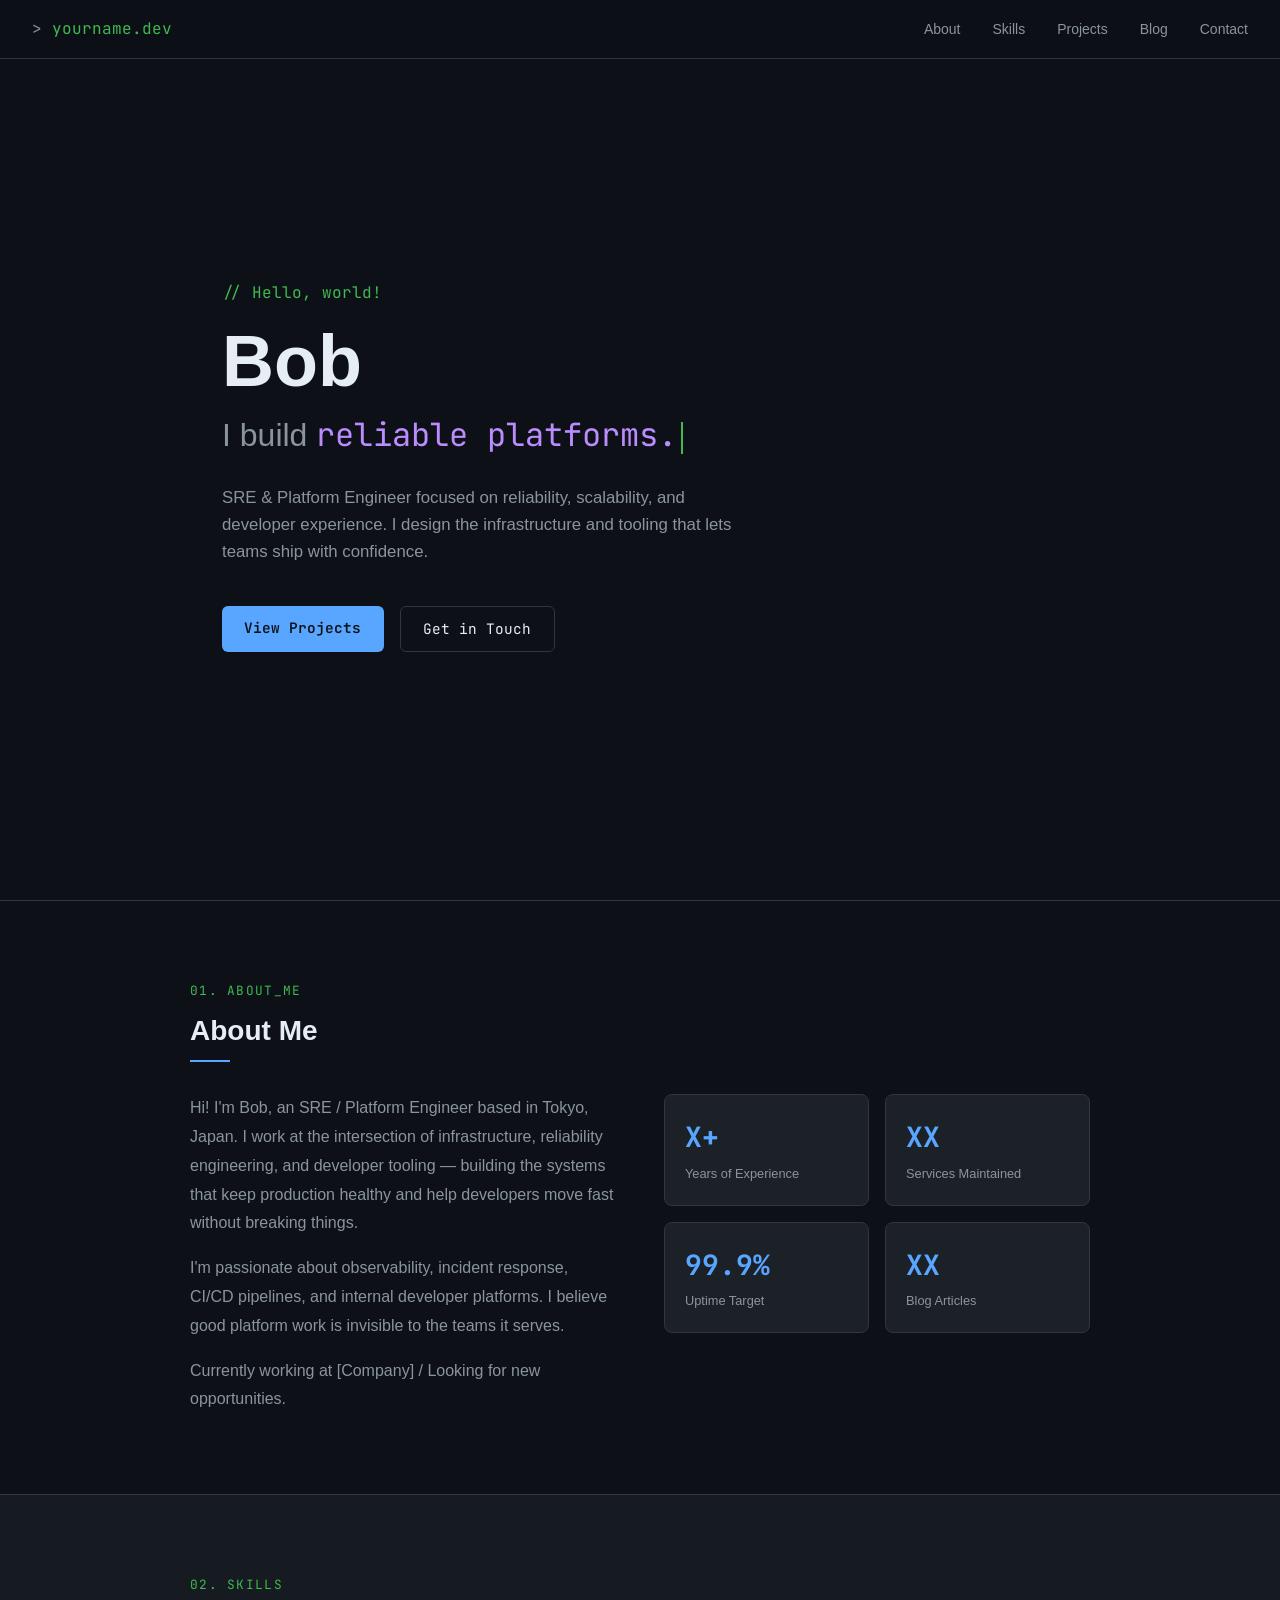
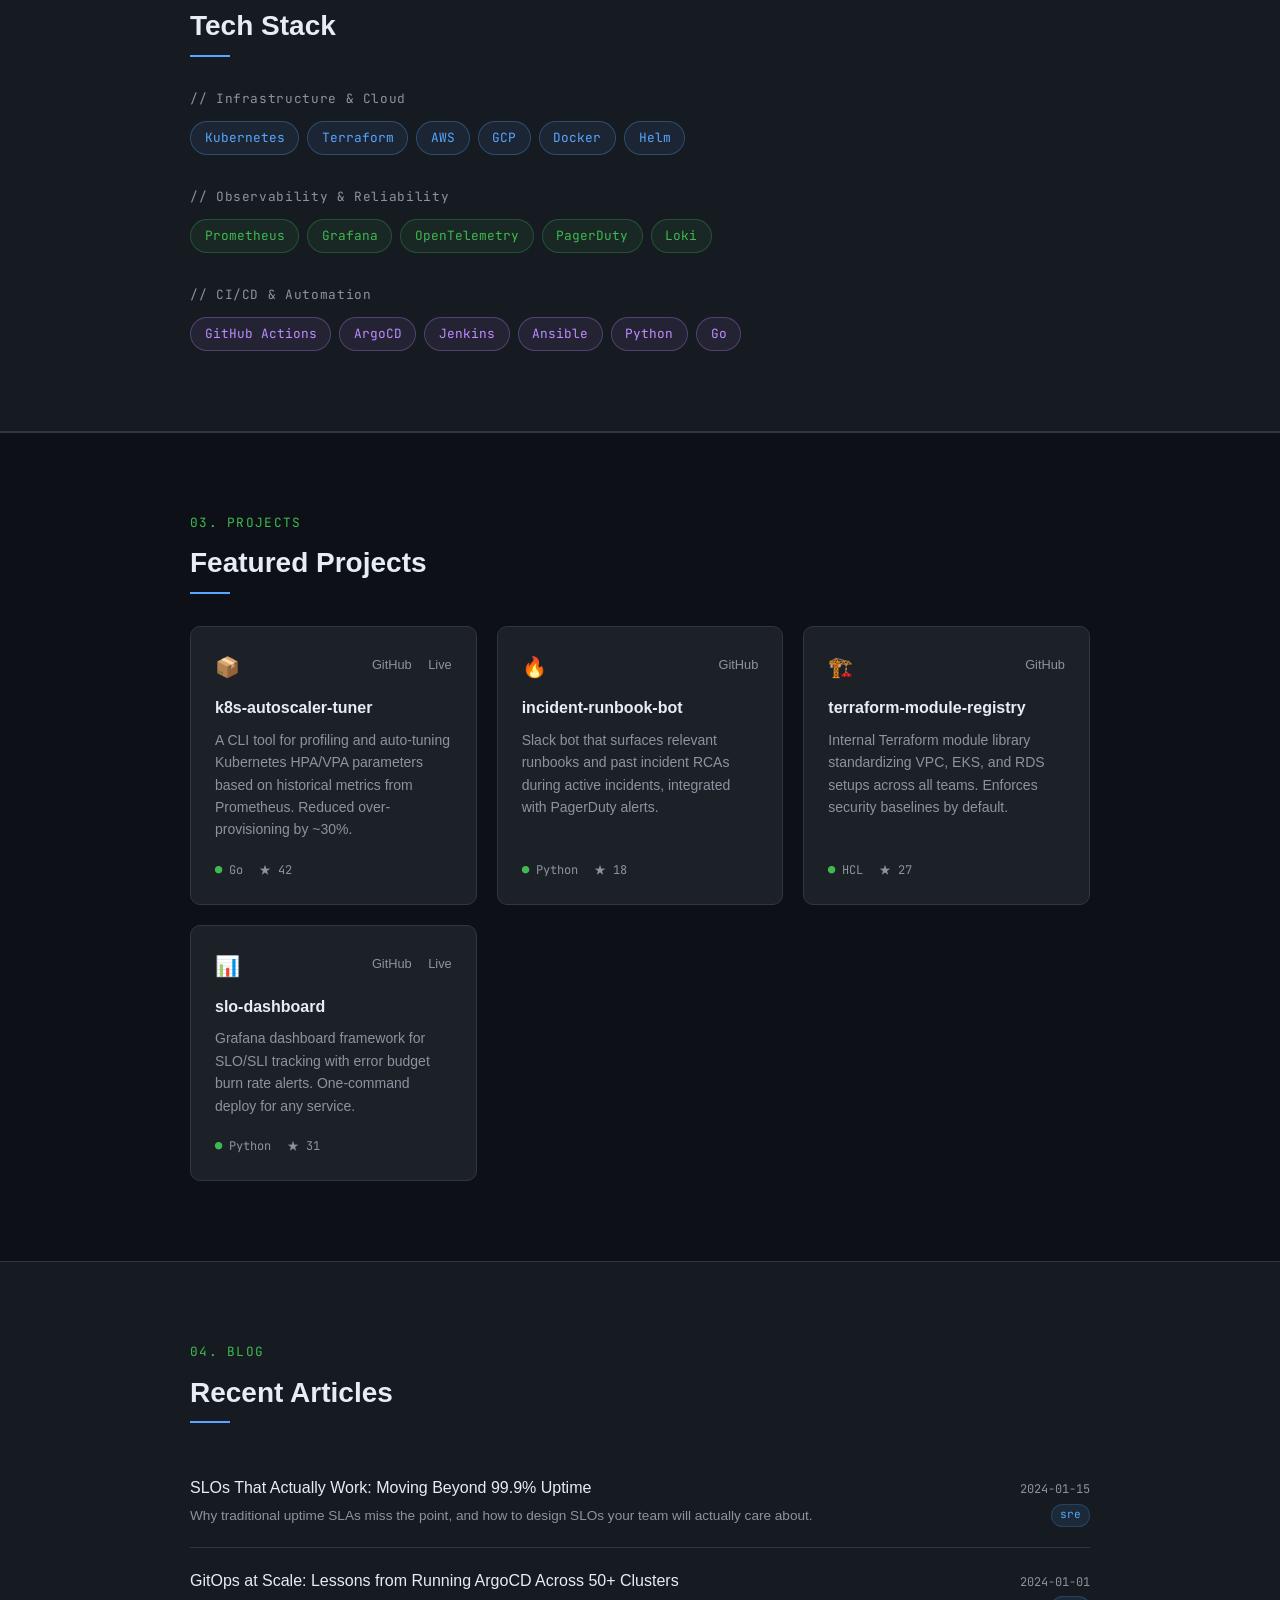
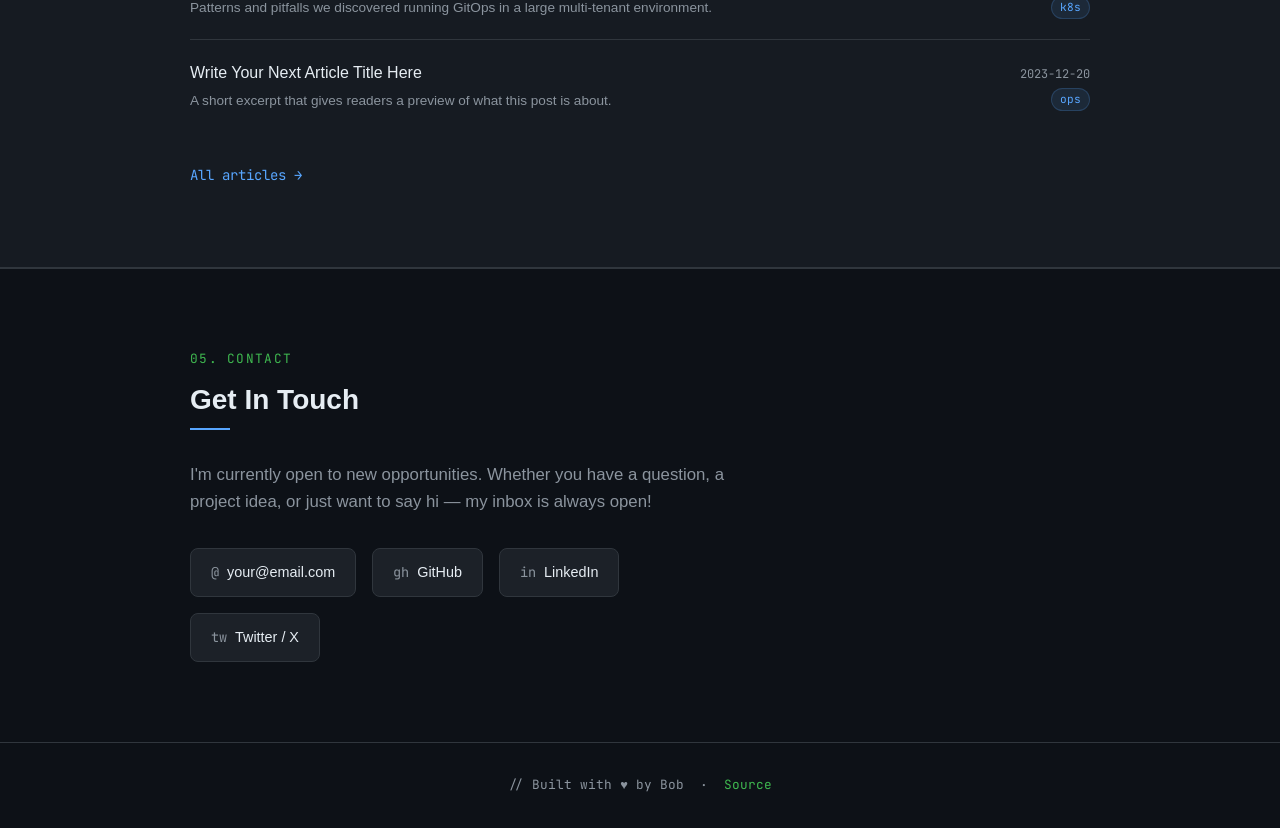
==== index.html @ 6f4659ac "Update site content for SRE/Platform role, Bob, Tokyo" ====
<!DOCTYPE html>
<html lang="zh-CN">
<head>
  <meta charset="UTF-8">
  <meta name="viewport" content="width=device-width, initial-scale=1.0">
  <title>Bob — SRE / Platform Engineer</title>
  <meta name="description" content="Personal website of Bob, SRE and Platform Engineer.">
  <link rel="stylesheet" href="style.css">
  <link rel="preconnect" href="https://fonts.googleapis.com">
  <link href="https://fonts.googleapis.com/css2?family=JetBrains+Mono:wght@400;600&display=swap" rel="stylesheet">
</head>
<body>

  <!-- ── Nav ── -->
  <nav>
    <a href="#hero" class="nav-logo">yourname.dev</a>
    <ul class="nav-links">
      <li><a href="#about">About</a></li>
      <li><a href="#skills">Skills</a></li>
      <li><a href="#projects">Projects</a></li>
      <li><a href="#blog">Blog</a></li>
      <li><a href="#contact">Contact</a></li>
    </ul>
  </nav>

  <!-- ── Hero ── -->
  <section id="hero">
    <div class="hero-content">
      <p class="hero-greeting">// Hello, world!</p>
      <h1 class="hero-name">Bob</h1>
      <p class="hero-tagline">I build <span id="typed-text">reliable platforms.</span><span class="cursor"></span></p>
      <p class="hero-bio">
        SRE &amp; Platform Engineer focused on reliability, scalability, and developer experience.
        I design the infrastructure and tooling that lets teams ship with confidence.
      </p>
      <div class="hero-cta">
        <a href="#projects" class="btn btn-primary">View Projects</a>
        <a href="#contact" class="btn btn-outline">Get in Touch</a>
      </div>
    </div>
  </section>

  <!-- ── About ── -->
  <section id="about">
    <div class="container">
      <p class="section-label">01. about_me</p>
      <h2 class="section-title">About Me</h2>
      <div class="about-grid">
        <div class="about-text">
          <p>
            Hi! I'm Bob, an SRE / Platform Engineer based in Tokyo, Japan.
            I work at the intersection of infrastructure, reliability engineering,
            and developer tooling — building the systems that keep production healthy
            and help developers move fast without breaking things.
          </p>
          <p>
            I'm passionate about observability, incident response, CI/CD pipelines,
            and internal developer platforms. I believe good platform work is invisible
            to the teams it serves.
          </p>
          <p>
            Currently working at [Company] / Looking for new opportunities.
          </p>
        </div>
        <div class="about-stats">
          <div class="stat-card">
            <div class="stat-value">X+</div>
            <div class="stat-label">Years of Experience</div>
          </div>
          <div class="stat-card">
            <div class="stat-value">XX</div>
            <div class="stat-label">Services Maintained</div>
          </div>
          <div class="stat-card">
            <div class="stat-value">99.9%</div>
            <div class="stat-label">Uptime Target</div>
          </div>
          <div class="stat-card">
            <div class="stat-value">XX</div>
            <div class="stat-label">Blog Articles</div>
          </div>
        </div>
      </div>
    </div>
  </section>

  <!-- ── Skills ── -->
  <section id="skills">
    <div class="container">
      <p class="section-label">02. skills</p>
      <h2 class="section-title">Tech Stack</h2>
      <div class="skills-groups">
        <div>
          <p class="skill-group-name">// Infrastructure &amp; Cloud</p>
          <div class="skill-tags">
            <span class="tag tag-blue">Kubernetes</span>
            <span class="tag tag-blue">Terraform</span>
            <span class="tag tag-blue">AWS</span>
            <span class="tag tag-blue">GCP</span>
            <span class="tag tag-blue">Docker</span>
            <span class="tag tag-blue">Helm</span>
          </div>
        </div>
        <div>
          <p class="skill-group-name">// Observability &amp; Reliability</p>
          <div class="skill-tags">
            <span class="tag tag-green">Prometheus</span>
            <span class="tag tag-green">Grafana</span>
            <span class="tag tag-green">OpenTelemetry</span>
            <span class="tag tag-green">PagerDuty</span>
            <span class="tag tag-green">Loki</span>
          </div>
        </div>
        <div>
          <p class="skill-group-name">// CI/CD &amp; Automation</p>
          <div class="skill-tags">
            <span class="tag tag-purple">GitHub Actions</span>
            <span class="tag tag-purple">ArgoCD</span>
            <span class="tag tag-purple">Jenkins</span>
            <span class="tag tag-purple">Ansible</span>
            <span class="tag tag-purple">Python</span>
            <span class="tag tag-purple">Go</span>
          </div>
        </div>
      </div>
    </div>
  </section>

  <!-- ── Projects ── -->
  <section id="projects">
    <div class="container">
      <p class="section-label">03. projects</p>
      <h2 class="section-title">Featured Projects</h2>
      <div class="projects-grid">

        <div class="project-card">
          <div class="project-header">
            <span class="project-icon">📦</span>
            <div class="project-links">
              <a href="#" title="GitHub">GitHub</a>
              <a href="#" title="Live Demo">Live</a>
            </div>
          </div>
          <h3 class="project-name">k8s-autoscaler-tuner</h3>
          <p class="project-desc">
            A CLI tool for profiling and auto-tuning Kubernetes HPA/VPA parameters
            based on historical metrics from Prometheus. Reduced over-provisioning by ~30%.
          </p>
          <div class="project-meta">
            <span class="project-lang">Go</span>
            <span>★ 42</span>
          </div>
        </div>

        <div class="project-card">
          <div class="project-header">
            <span class="project-icon">🔥</span>
            <div class="project-links">
              <a href="#" title="GitHub">GitHub</a>
            </div>
          </div>
          <h3 class="project-name">incident-runbook-bot</h3>
          <p class="project-desc">
            Slack bot that surfaces relevant runbooks and past incident RCAs during
            active incidents, integrated with PagerDuty alerts.
          </p>
          <div class="project-meta">
            <span class="project-lang">Python</span>
            <span>★ 18</span>
          </div>
        </div>

        <div class="project-card">
          <div class="project-header">
            <span class="project-icon">🏗️</span>
            <div class="project-links">
              <a href="#" title="GitHub">GitHub</a>
            </div>
          </div>
          <h3 class="project-name">terraform-module-registry</h3>
          <p class="project-desc">
            Internal Terraform module library standardizing VPC, EKS, and RDS
            setups across all teams. Enforces security baselines by default.
          </p>
          <div class="project-meta">
            <span class="project-lang">HCL</span>
            <span>★ 27</span>
          </div>
        </div>

        <div class="project-card">
          <div class="project-header">
            <span class="project-icon">📊</span>
            <div class="project-links">
              <a href="#" title="GitHub">GitHub</a>
              <a href="#" title="Live Demo">Live</a>
            </div>
          </div>
          <h3 class="project-name">slo-dashboard</h3>
          <p class="project-desc">
            Grafana dashboard framework for SLO/SLI tracking with error budget
            burn rate alerts. One-command deploy for any service.
          </p>
          <div class="project-meta">
            <span class="project-lang">Python</span>
            <span>★ 31</span>
          </div>
        </div>

      </div>
    </div>
  </section>

  <!-- ── Blog ── -->
  <section id="blog">
    <div class="container">
      <p class="section-label">04. blog</p>
      <h2 class="section-title">Recent Articles</h2>
      <div class="blog-list">

        <a href="blog/post-template.html" class="blog-item">
          <div class="blog-info">
            <p class="blog-title">SLOs That Actually Work: Moving Beyond 99.9% Uptime</p>
            <p class="blog-excerpt">Why traditional uptime SLAs miss the point, and how to design SLOs your team will actually care about.</p>
          </div>
          <div class="blog-meta">
            <span class="blog-date">2024-01-15</span>
            <span class="blog-tag">sre</span>
          </div>
        </a>

        <a href="blog/post-template.html" class="blog-item">
          <div class="blog-info">
            <p class="blog-title">GitOps at Scale: Lessons from Running ArgoCD Across 50+ Clusters</p>
            <p class="blog-excerpt">Patterns and pitfalls we discovered running GitOps in a large multi-tenant environment.</p>
          </div>
          <div class="blog-meta">
            <span class="blog-date">2024-01-01</span>
            <span class="blog-tag">k8s</span>
          </div>
        </a>

        <a href="blog/post-template.html" class="blog-item">
          <div class="blog-info">
            <p class="blog-title">Write Your Next Article Title Here</p>
            <p class="blog-excerpt">A short excerpt that gives readers a preview of what this post is about.</p>
          </div>
          <div class="blog-meta">
            <span class="blog-date">2023-12-20</span>
            <span class="blog-tag">ops</span>
          </div>
        </a>

      </div>
      <a href="blog/" class="view-all">All articles</a>
    </div>
  </section>

  <!-- ── Contact ── -->
  <section id="contact">
    <div class="container">
      <p class="section-label">05. contact</p>
      <h2 class="section-title">Get In Touch</h2>
      <div class="contact-inner">
        <p class="contact-desc">
          I'm currently open to new opportunities. Whether you have a question,
          a project idea, or just want to say hi — my inbox is always open!
        </p>
        <div class="contact-links">
          <a href="mailto:your@email.com" class="contact-link">
            <span class="contact-link-icon">@</span>
            your@email.com
          </a>
          <a href="https://github.com/yourusername" target="_blank" class="contact-link">
            <span class="contact-link-icon">gh</span>
            GitHub
          </a>
          <a href="https://linkedin.com/in/yourusername" target="_blank" class="contact-link">
            <span class="contact-link-icon">in</span>
            LinkedIn
          </a>
          <a href="https://twitter.com/yourusername" target="_blank" class="contact-link">
            <span class="contact-link-icon">tw</span>
            Twitter / X
          </a>
        </div>
      </div>
    </div>
  </section>

  <!-- ── Footer ── -->
  <footer>
    <p>// Built with ♥ by Bob &nbsp;·&nbsp; <a href="https://github.com/yourusername/personal-site" style="color:var(--accent-green); text-decoration:none;">Source</a></p>
  </footer>

  <script src="script.js"></script>
</body>
</html>
---- style.css ----
:root {
  --bg: #0d1117;
  --bg-secondary: #161b22;
  --bg-card: #1c2128;
  --border: #30363d;
  --text: #e6edf3;
  --text-muted: #8b949e;
  --accent: #58a6ff;
  --accent-green: #3fb950;
  --accent-purple: #bc8cff;
  --font-mono: 'JetBrains Mono', 'Fira Code', 'Cascadia Code', monospace;
  --font-sans: -apple-system, BlinkMacSystemFont, 'Segoe UI', sans-serif;
}

* {
  margin: 0;
  padding: 0;
  box-sizing: border-box;
}

html {
  scroll-behavior: smooth;
}

body {
  background: var(--bg);
  color: var(--text);
  font-family: var(--font-sans);
  line-height: 1.6;
}

/* ── Nav ── */
nav {
  position: fixed;
  top: 0;
  left: 0;
  right: 0;
  z-index: 100;
  padding: 1rem 2rem;
  display: flex;
  justify-content: space-between;
  align-items: center;
  background: rgba(13, 17, 23, 0.85);
  backdrop-filter: blur(8px);
  border-bottom: 1px solid var(--border);
}

.nav-logo {
  font-family: var(--font-mono);
  font-size: 1rem;
  color: var(--accent-green);
  text-decoration: none;
}

.nav-logo::before { content: '> '; color: var(--text-muted); }

.nav-links {
  display: flex;
  gap: 2rem;
  list-style: none;
}

.nav-links a {
  color: var(--text-muted);
  text-decoration: none;
  font-size: 0.875rem;
  transition: color 0.2s;
}

.nav-links a:hover { color: var(--accent); }

/* ── Hero ── */
#hero {
  min-height: 100vh;
  display: flex;
  align-items: center;
  padding: 6rem 2rem 4rem;
  max-width: 900px;
  margin: 0 auto;
}

.hero-content {
  width: 100%;
}

.hero-greeting {
  font-family: var(--font-mono);
  color: var(--accent-green);
  font-size: 1rem;
  margin-bottom: 1rem;
}

.hero-name {
  font-size: clamp(2.5rem, 6vw, 4.5rem);
  font-weight: 700;
  line-height: 1.1;
  margin-bottom: 0.5rem;
}

.hero-tagline {
  font-size: clamp(1.25rem, 3vw, 2rem);
  color: var(--text-muted);
  font-weight: 400;
  margin-bottom: 1.5rem;
}

.hero-tagline span {
  color: var(--accent-purple);
  font-family: var(--font-mono);
}

.hero-bio {
  max-width: 540px;
  color: var(--text-muted);
  margin-bottom: 2.5rem;
  font-size: 1.05rem;
}

.hero-cta {
  display: flex;
  gap: 1rem;
  flex-wrap: wrap;
}

.btn {
  padding: 0.65rem 1.4rem;
  border-radius: 6px;
  font-size: 0.9rem;
  text-decoration: none;
  transition: all 0.2s;
  font-family: var(--font-mono);
}

.btn-primary {
  background: var(--accent);
  color: #0d1117;
  font-weight: 600;
}

.btn-primary:hover { background: #79b8ff; }

.btn-outline {
  border: 1px solid var(--border);
  color: var(--text);
}

.btn-outline:hover { border-color: var(--accent); color: var(--accent); }

/* ── Section Commons ── */
section {
  padding: 5rem 2rem;
}

.container {
  max-width: 900px;
  margin: 0 auto;
}

.section-label {
  font-family: var(--font-mono);
  font-size: 0.8rem;
  color: var(--accent-green);
  letter-spacing: 0.1em;
  text-transform: uppercase;
  margin-bottom: 0.5rem;
}

.section-title {
  font-size: 1.75rem;
  font-weight: 700;
  margin-bottom: 2.5rem;
  position: relative;
  display: inline-block;
}

.section-title::after {
  content: '';
  position: absolute;
  bottom: -8px;
  left: 0;
  width: 40px;
  height: 2px;
  background: var(--accent);
}

/* ── About ── */
#about {
  border-top: 1px solid var(--border);
}

.about-grid {
  display: grid;
  grid-template-columns: 1fr 1fr;
  gap: 3rem;
  align-items: start;
}

.about-text p {
  color: var(--text-muted);
  margin-bottom: 1rem;
  line-height: 1.8;
}

.about-text p:last-child { margin-bottom: 0; }

.about-stats {
  display: grid;
  grid-template-columns: 1fr 1fr;
  gap: 1rem;
}

.stat-card {
  background: var(--bg-card);
  border: 1px solid var(--border);
  border-radius: 8px;
  padding: 1.25rem;
}

.stat-value {
  font-family: var(--font-mono);
  font-size: 1.75rem;
  font-weight: 700;
  color: var(--accent);
}

.stat-label {
  font-size: 0.8rem;
  color: var(--text-muted);
  margin-top: 0.25rem;
}

/* ── Skills ── */
#skills {
  background: var(--bg-secondary);
  border-top: 1px solid var(--border);
  border-bottom: 1px solid var(--border);
}

.skills-groups {
  display: flex;
  flex-direction: column;
  gap: 2rem;
}

.skill-group-name {
  font-family: var(--font-mono);
  font-size: 0.8rem;
  color: var(--text-muted);
  margin-bottom: 0.75rem;
  letter-spacing: 0.05em;
}

.skill-tags {
  display: flex;
  flex-wrap: wrap;
  gap: 0.5rem;
}

.tag {
  padding: 0.35rem 0.85rem;
  border-radius: 20px;
  font-family: var(--font-mono);
  font-size: 0.8rem;
  border: 1px solid;
}

.tag-blue   { color: var(--accent);        border-color: rgba(88,166,255,.3); background: rgba(88,166,255,.08); }
.tag-green  { color: var(--accent-green);  border-color: rgba(63,185,80,.3);  background: rgba(63,185,80,.08);  }
.tag-purple { color: var(--accent-purple); border-color: rgba(188,140,255,.3);background: rgba(188,140,255,.08);}

/* ── Projects ── */
#projects {
  border-top: 1px solid var(--border);
}

.projects-grid {
  display: grid;
  grid-template-columns: repeat(auto-fill, minmax(260px, 1fr));
  gap: 1.25rem;
}

.project-card {
  background: var(--bg-card);
  border: 1px solid var(--border);
  border-radius: 10px;
  padding: 1.5rem;
  display: flex;
  flex-direction: column;
  transition: border-color 0.2s, transform 0.2s;
}

.project-card:hover {
  border-color: var(--accent);
  transform: translateY(-2px);
}

.project-header {
  display: flex;
  justify-content: space-between;
  align-items: flex-start;
  margin-bottom: 0.75rem;
}

.project-icon {
  font-size: 1.25rem;
}

.project-links a {
  color: var(--text-muted);
  text-decoration: none;
  font-size: 0.8rem;
  margin-left: 0.75rem;
  transition: color 0.2s;
}

.project-links a:hover { color: var(--accent); }

.project-name {
  font-size: 1rem;
  font-weight: 600;
  margin-bottom: 0.5rem;
}

.project-desc {
  font-size: 0.875rem;
  color: var(--text-muted);
  flex: 1;
  line-height: 1.6;
  margin-bottom: 1.25rem;
}

.project-meta {
  display: flex;
  gap: 1rem;
  font-family: var(--font-mono);
  font-size: 0.75rem;
  color: var(--text-muted);
}

.project-lang::before {
  content: '●  ';
  color: var(--accent-green);
}

/* ── Blog ── */
#blog {
  background: var(--bg-secondary);
  border-top: 1px solid var(--border);
  border-bottom: 1px solid var(--border);
}

.blog-list {
  display: flex;
  flex-direction: column;
  gap: 0;
}

.blog-item {
  display: flex;
  justify-content: space-between;
  align-items: baseline;
  padding: 1.25rem 0;
  border-bottom: 1px solid var(--border);
  text-decoration: none;
  color: inherit;
  transition: padding-left 0.2s;
}

.blog-item:last-child { border-bottom: none; }

.blog-item:hover { padding-left: 0.5rem; }

.blog-item:hover .blog-title { color: var(--accent); }

.blog-info { flex: 1; }

.blog-title {
  font-size: 1rem;
  font-weight: 500;
  margin-bottom: 0.25rem;
  transition: color 0.2s;
}

.blog-excerpt {
  font-size: 0.85rem;
  color: var(--text-muted);
}

.blog-meta {
  display: flex;
  flex-direction: column;
  align-items: flex-end;
  gap: 0.25rem;
  margin-left: 2rem;
  flex-shrink: 0;
}

.blog-date {
  font-family: var(--font-mono);
  font-size: 0.75rem;
  color: var(--text-muted);
}

.blog-tag {
  font-family: var(--font-mono);
  font-size: 0.7rem;
  padding: 0.1rem 0.5rem;
  border-radius: 20px;
  background: rgba(88,166,255,.1);
  color: var(--accent);
  border: 1px solid rgba(88,166,255,.2);
}

.view-all {
  margin-top: 2rem;
  display: inline-block;
  font-family: var(--font-mono);
  font-size: 0.875rem;
  color: var(--accent);
  text-decoration: none;
}

.view-all:hover { text-decoration: underline; }
.view-all::after { content: ' →'; }

/* ── Contact ── */
#contact {
  border-top: 1px solid var(--border);
}

.contact-inner {
  max-width: 560px;
}

.contact-desc {
  color: var(--text-muted);
  margin-bottom: 2rem;
  font-size: 1.05rem;
}

.contact-links {
  display: flex;
  flex-wrap: wrap;
  gap: 1rem;
}

.contact-link {
  display: flex;
  align-items: center;
  gap: 0.5rem;
  padding: 0.75rem 1.25rem;
  background: var(--bg-card);
  border: 1px solid var(--border);
  border-radius: 8px;
  text-decoration: none;
  color: var(--text);
  font-size: 0.9rem;
  transition: border-color 0.2s, color 0.2s;
}

.contact-link:hover {
  border-color: var(--accent);
  color: var(--accent);
}

.contact-link-icon {
  font-family: var(--font-mono);
  font-size: 0.85rem;
  color: var(--text-muted);
}

/* ── Footer ── */
footer {
  border-top: 1px solid var(--border);
  padding: 2rem;
  text-align: center;
  font-family: var(--font-mono);
  font-size: 0.8rem;
  color: var(--text-muted);
}

/* ── Cursor blink ── */
.cursor {
  display: inline-block;
  width: 2px;
  height: 1em;
  background: var(--accent-green);
  vertical-align: middle;
  margin-left: 4px;
  animation: blink 1s step-end infinite;
}

@keyframes blink {
  0%, 100% { opacity: 1; }
  50% { opacity: 0; }
}

/* ── Responsive ── */
@media (max-width: 700px) {
  .nav-links { display: none; }

  .about-grid {
    grid-template-columns: 1fr;
    gap: 2rem;
  }

  .blog-item {
    flex-direction: column;
    gap: 0.5rem;
  }

  .blog-meta {
    flex-direction: row;
    align-items: center;
    margin-left: 0;
  }
}
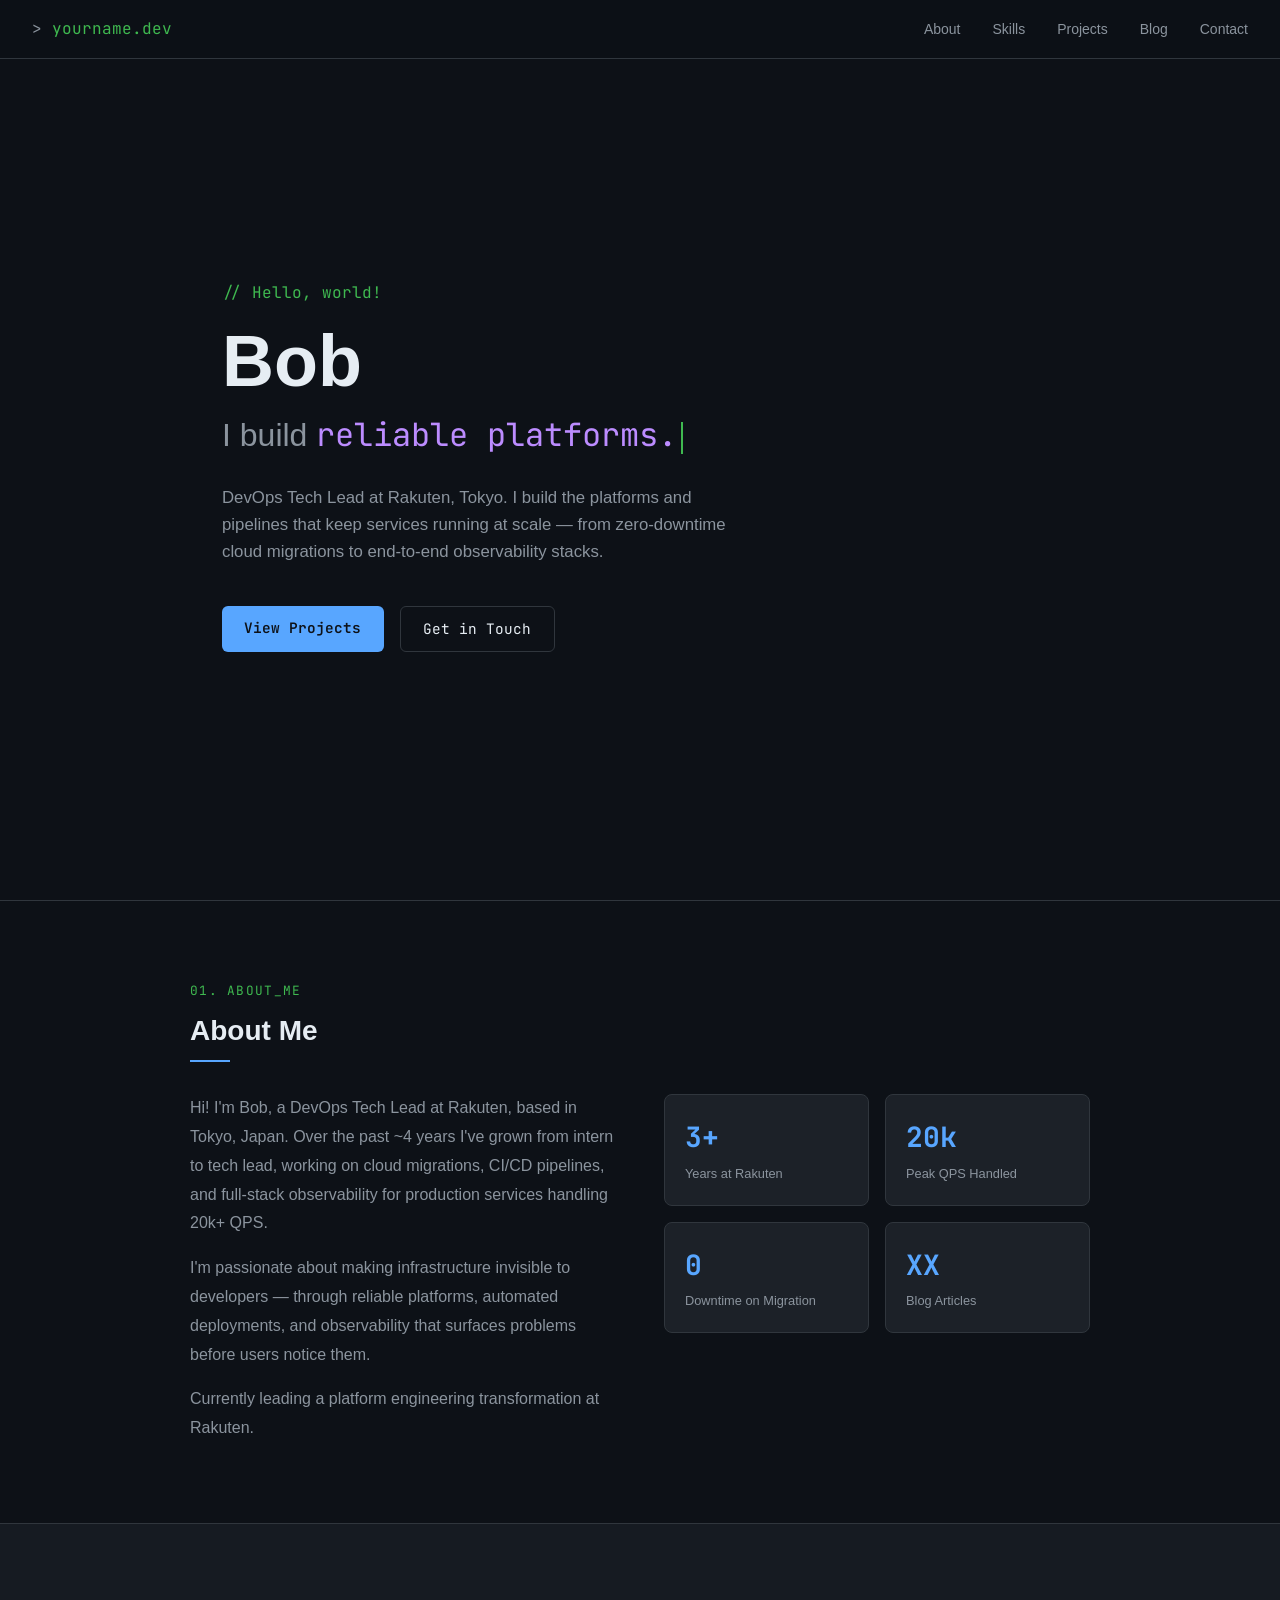
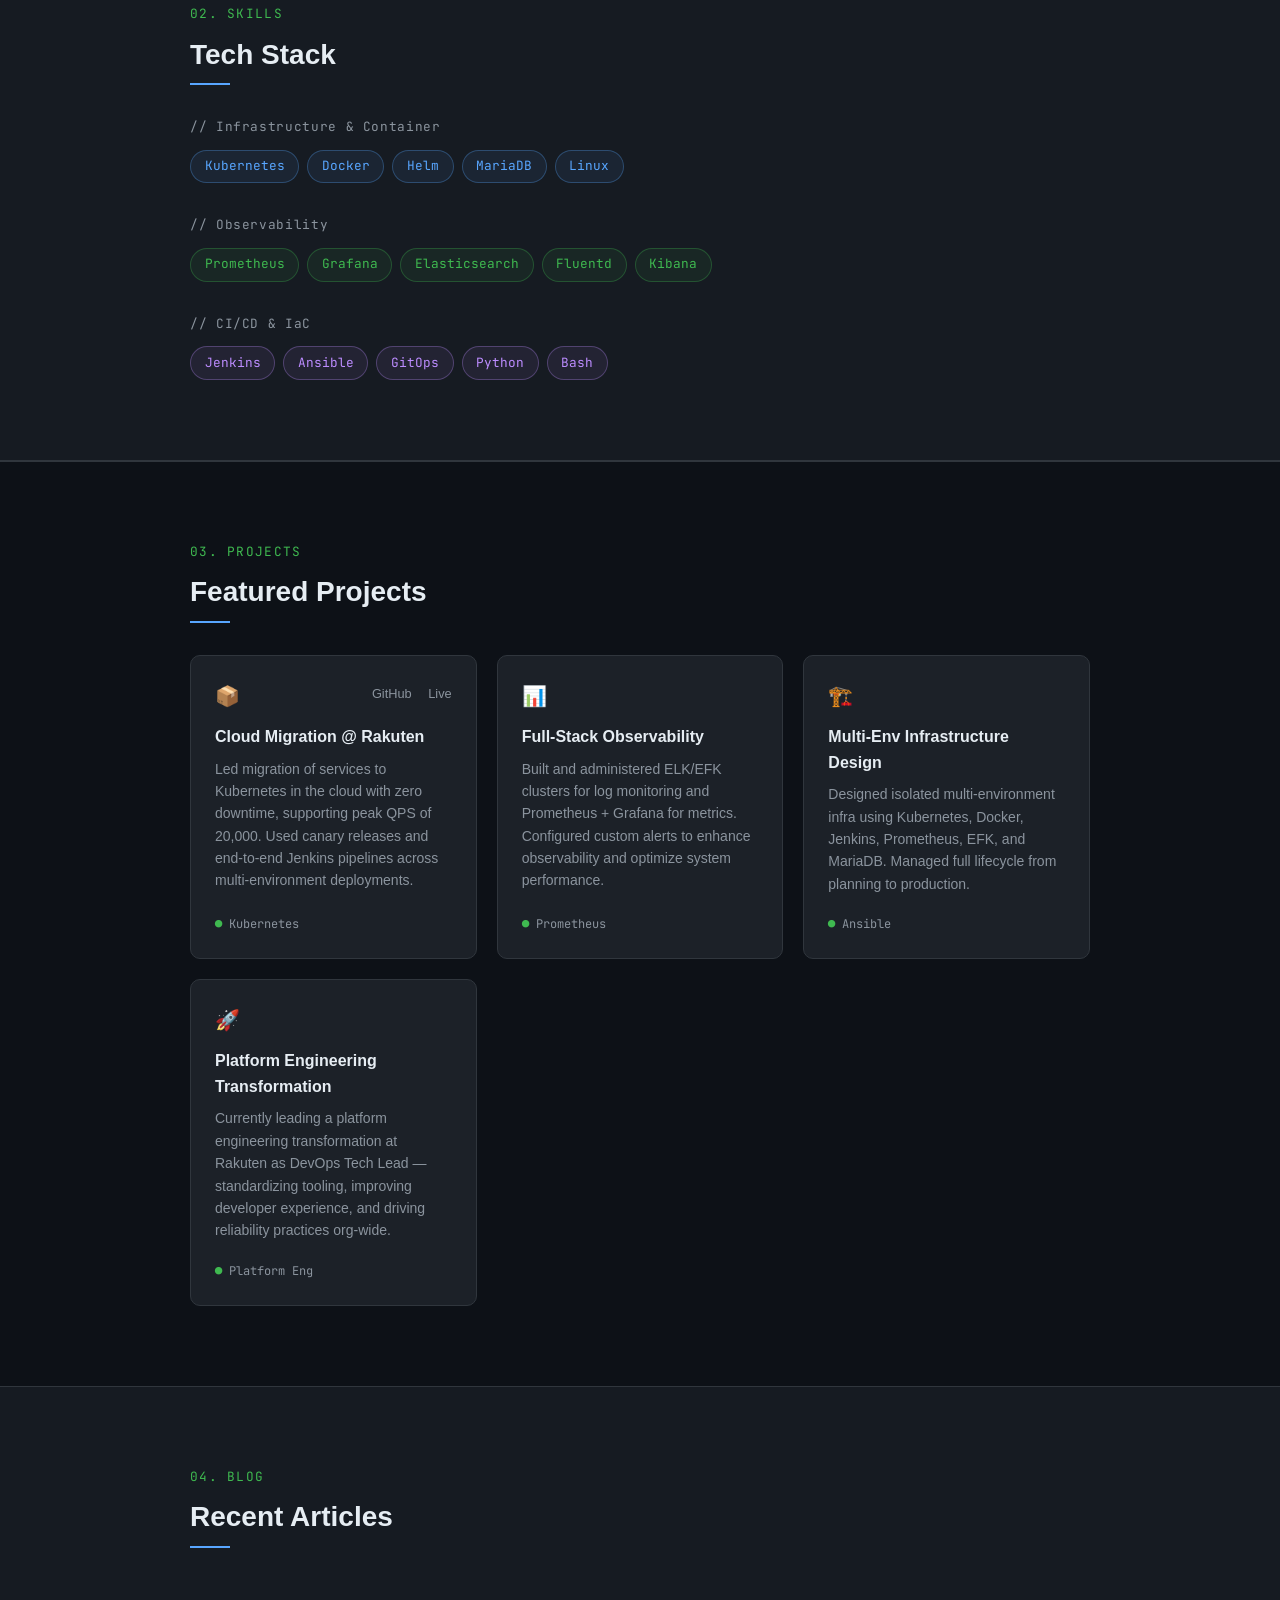
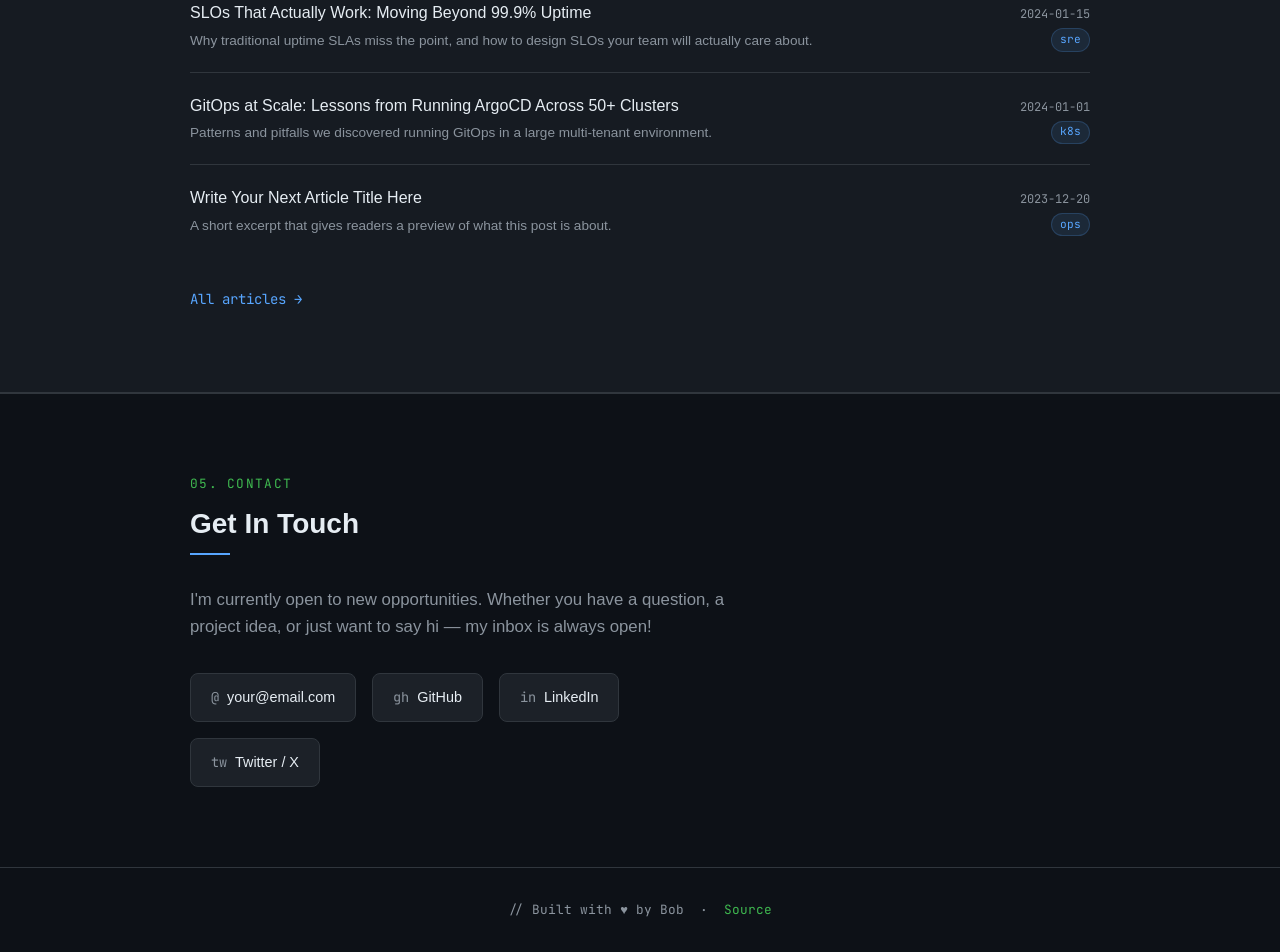
==== commit 5f5feb14: "Fill in real experience: Rakuten, Bob, Tokyo, LinkedIn" ====
--- a/index.html
+++ b/index.html
@@ -3,8 +3,8 @@
 <head>
   <meta charset="UTF-8">
   <meta name="viewport" content="width=device-width, initial-scale=1.0">
-  <title>Bob — SRE / Platform Engineer</title>
-  <meta name="description" content="Personal website of Bob, SRE and Platform Engineer.">
+  <title>Bob — DevOps Tech Lead @ Rakuten</title>
+  <meta name="description" content="Bob — DevOps Tech Lead at Rakuten. Platform engineering, Kubernetes, observability, CI/CD.">
   <link rel="stylesheet" href="style.css">
   <link rel="preconnect" href="https://fonts.googleapis.com">
   <link href="https://fonts.googleapis.com/css2?family=JetBrains+Mono:wght@400;600&display=swap" rel="stylesheet">
@@ -30,8 +30,9 @@
       <h1 class="hero-name">Bob</h1>
       <p class="hero-tagline">I build <span id="typed-text">reliable platforms.</span><span class="cursor"></span></p>
       <p class="hero-bio">
-        SRE &amp; Platform Engineer focused on reliability, scalability, and developer experience.
-        I design the infrastructure and tooling that lets teams ship with confidence.
+        DevOps Tech Lead at Rakuten, Tokyo. I build the platforms and pipelines
+        that keep services running at scale — from zero-downtime cloud migrations
+        to end-to-end observability stacks.
       </p>
       <div class="hero-cta">
         <a href="#projects" class="btn btn-primary">View Projects</a>
@@ -48,32 +49,32 @@
       <div class="about-grid">
         <div class="about-text">
           <p>
-            Hi! I'm Bob, an SRE / Platform Engineer based in Tokyo, Japan.
-            I work at the intersection of infrastructure, reliability engineering,
-            and developer tooling — building the systems that keep production healthy
-            and help developers move fast without breaking things.
+            Hi! I'm Bob, a DevOps Tech Lead at Rakuten, based in Tokyo, Japan.
+            Over the past ~4 years I've grown from intern to tech lead,
+            working on cloud migrations, CI/CD pipelines, and full-stack
+            observability for production services handling 20k+ QPS.
           </p>
           <p>
-            I'm passionate about observability, incident response, CI/CD pipelines,
-            and internal developer platforms. I believe good platform work is invisible
-            to the teams it serves.
+            I'm passionate about making infrastructure invisible to developers —
+            through reliable platforms, automated deployments, and observability
+            that surfaces problems before users notice them.
           </p>
           <p>
-            Currently working at [Company] / Looking for new opportunities.
+            Currently leading a platform engineering transformation at Rakuten.
           </p>
         </div>
         <div class="about-stats">
           <div class="stat-card">
-            <div class="stat-value">X+</div>
-            <div class="stat-label">Years of Experience</div>
-          </div>
-          <div class="stat-card">
-            <div class="stat-value">XX</div>
-            <div class="stat-label">Services Maintained</div>
-          </div>
-          <div class="stat-card">
-            <div class="stat-value">99.9%</div>
-            <div class="stat-label">Uptime Target</div>
+            <div class="stat-value">3+</div>
+            <div class="stat-label">Years at Rakuten</div>
+          </div>
+          <div class="stat-card">
+            <div class="stat-value">20k</div>
+            <div class="stat-label">Peak QPS Handled</div>
+          </div>
+          <div class="stat-card">
+            <div class="stat-value">0</div>
+            <div class="stat-label">Downtime on Migration</div>
           </div>
           <div class="stat-card">
             <div class="stat-value">XX</div>
@@ -91,35 +92,33 @@
       <h2 class="section-title">Tech Stack</h2>
       <div class="skills-groups">
         <div>
-          <p class="skill-group-name">// Infrastructure &amp; Cloud</p>
+          <p class="skill-group-name">// Infrastructure &amp; Container</p>
           <div class="skill-tags">
             <span class="tag tag-blue">Kubernetes</span>
-            <span class="tag tag-blue">Terraform</span>
-            <span class="tag tag-blue">AWS</span>
-            <span class="tag tag-blue">GCP</span>
             <span class="tag tag-blue">Docker</span>
             <span class="tag tag-blue">Helm</span>
+            <span class="tag tag-blue">MariaDB</span>
+            <span class="tag tag-blue">Linux</span>
           </div>
         </div>
         <div>
-          <p class="skill-group-name">// Observability &amp; Reliability</p>
+          <p class="skill-group-name">// Observability</p>
           <div class="skill-tags">
             <span class="tag tag-green">Prometheus</span>
             <span class="tag tag-green">Grafana</span>
-            <span class="tag tag-green">OpenTelemetry</span>
-            <span class="tag tag-green">PagerDuty</span>
-            <span class="tag tag-green">Loki</span>
+            <span class="tag tag-green">Elasticsearch</span>
+            <span class="tag tag-green">Fluentd</span>
+            <span class="tag tag-green">Kibana</span>
           </div>
         </div>
         <div>
-          <p class="skill-group-name">// CI/CD &amp; Automation</p>
+          <p class="skill-group-name">// CI/CD &amp; IaC</p>
           <div class="skill-tags">
-            <span class="tag tag-purple">GitHub Actions</span>
-            <span class="tag tag-purple">ArgoCD</span>
             <span class="tag tag-purple">Jenkins</span>
             <span class="tag tag-purple">Ansible</span>
+            <span class="tag tag-purple">GitOps</span>
             <span class="tag tag-purple">Python</span>
-            <span class="tag tag-purple">Go</span>
+            <span class="tag tag-purple">Bash</span>
           </div>
         </div>
       </div>
@@ -141,32 +140,31 @@
               <a href="#" title="Live Demo">Live</a>
             </div>
           </div>
-          <h3 class="project-name">k8s-autoscaler-tuner</h3>
-          <p class="project-desc">
-            A CLI tool for profiling and auto-tuning Kubernetes HPA/VPA parameters
-            based on historical metrics from Prometheus. Reduced over-provisioning by ~30%.
-          </p>
-          <div class="project-meta">
-            <span class="project-lang">Go</span>
-            <span>★ 42</span>
-          </div>
-        </div>
-
-        <div class="project-card">
-          <div class="project-header">
-            <span class="project-icon">🔥</span>
-            <div class="project-links">
-              <a href="#" title="GitHub">GitHub</a>
-            </div>
-          </div>
-          <h3 class="project-name">incident-runbook-bot</h3>
-          <p class="project-desc">
-            Slack bot that surfaces relevant runbooks and past incident RCAs during
-            active incidents, integrated with PagerDuty alerts.
-          </p>
-          <div class="project-meta">
-            <span class="project-lang">Python</span>
-            <span>★ 18</span>
+          <h3 class="project-name">Cloud Migration @ Rakuten</h3>
+          <p class="project-desc">
+            Led migration of services to Kubernetes in the cloud with zero downtime,
+            supporting peak QPS of 20,000. Used canary releases and end-to-end
+            Jenkins pipelines across multi-environment deployments.
+          </p>
+          <div class="project-meta">
+            <span class="project-lang">Kubernetes</span>
+          </div>
+        </div>
+
+        <div class="project-card">
+          <div class="project-header">
+            <span class="project-icon">📊</span>
+            <div class="project-links">
+            </div>
+          </div>
+          <h3 class="project-name">Full-Stack Observability</h3>
+          <p class="project-desc">
+            Built and administered ELK/EFK clusters for log monitoring and
+            Prometheus + Grafana for metrics. Configured custom alerts to
+            enhance observability and optimize system performance.
+          </p>
+          <div class="project-meta">
+            <span class="project-lang">Prometheus</span>
           </div>
         </div>
 
@@ -174,36 +172,33 @@
           <div class="project-header">
             <span class="project-icon">🏗️</span>
             <div class="project-links">
-              <a href="#" title="GitHub">GitHub</a>
-            </div>
-          </div>
-          <h3 class="project-name">terraform-module-registry</h3>
-          <p class="project-desc">
-            Internal Terraform module library standardizing VPC, EKS, and RDS
-            setups across all teams. Enforces security baselines by default.
-          </p>
-          <div class="project-meta">
-            <span class="project-lang">HCL</span>
-            <span>★ 27</span>
-          </div>
-        </div>
-
-        <div class="project-card">
-          <div class="project-header">
-            <span class="project-icon">📊</span>
-            <div class="project-links">
-              <a href="#" title="GitHub">GitHub</a>
-              <a href="#" title="Live Demo">Live</a>
-            </div>
-          </div>
-          <h3 class="project-name">slo-dashboard</h3>
-          <p class="project-desc">
-            Grafana dashboard framework for SLO/SLI tracking with error budget
-            burn rate alerts. One-command deploy for any service.
-          </p>
-          <div class="project-meta">
-            <span class="project-lang">Python</span>
-            <span>★ 31</span>
+            </div>
+          </div>
+          <h3 class="project-name">Multi-Env Infrastructure Design</h3>
+          <p class="project-desc">
+            Designed isolated multi-environment infra using Kubernetes, Docker,
+            Jenkins, Prometheus, EFK, and MariaDB. Managed full lifecycle from
+            planning to production.
+          </p>
+          <div class="project-meta">
+            <span class="project-lang">Ansible</span>
+          </div>
+        </div>
+
+        <div class="project-card">
+          <div class="project-header">
+            <span class="project-icon">🚀</span>
+            <div class="project-links">
+            </div>
+          </div>
+          <h3 class="project-name">Platform Engineering Transformation</h3>
+          <p class="project-desc">
+            Currently leading a platform engineering transformation at Rakuten
+            as DevOps Tech Lead — standardizing tooling, improving developer
+            experience, and driving reliability practices org-wide.
+          </p>
+          <div class="project-meta">
+            <span class="project-lang">Platform Eng</span>
           </div>
         </div>
 
@@ -275,7 +270,7 @@
             <span class="contact-link-icon">gh</span>
             GitHub
           </a>
-          <a href="https://linkedin.com/in/yourusername" target="_blank" class="contact-link">
+          <a href="https://www.linkedin.com/in/zhangzhongqi-bob/" target="_blank" class="contact-link">
             <span class="contact-link-icon">in</span>
             LinkedIn
           </a>
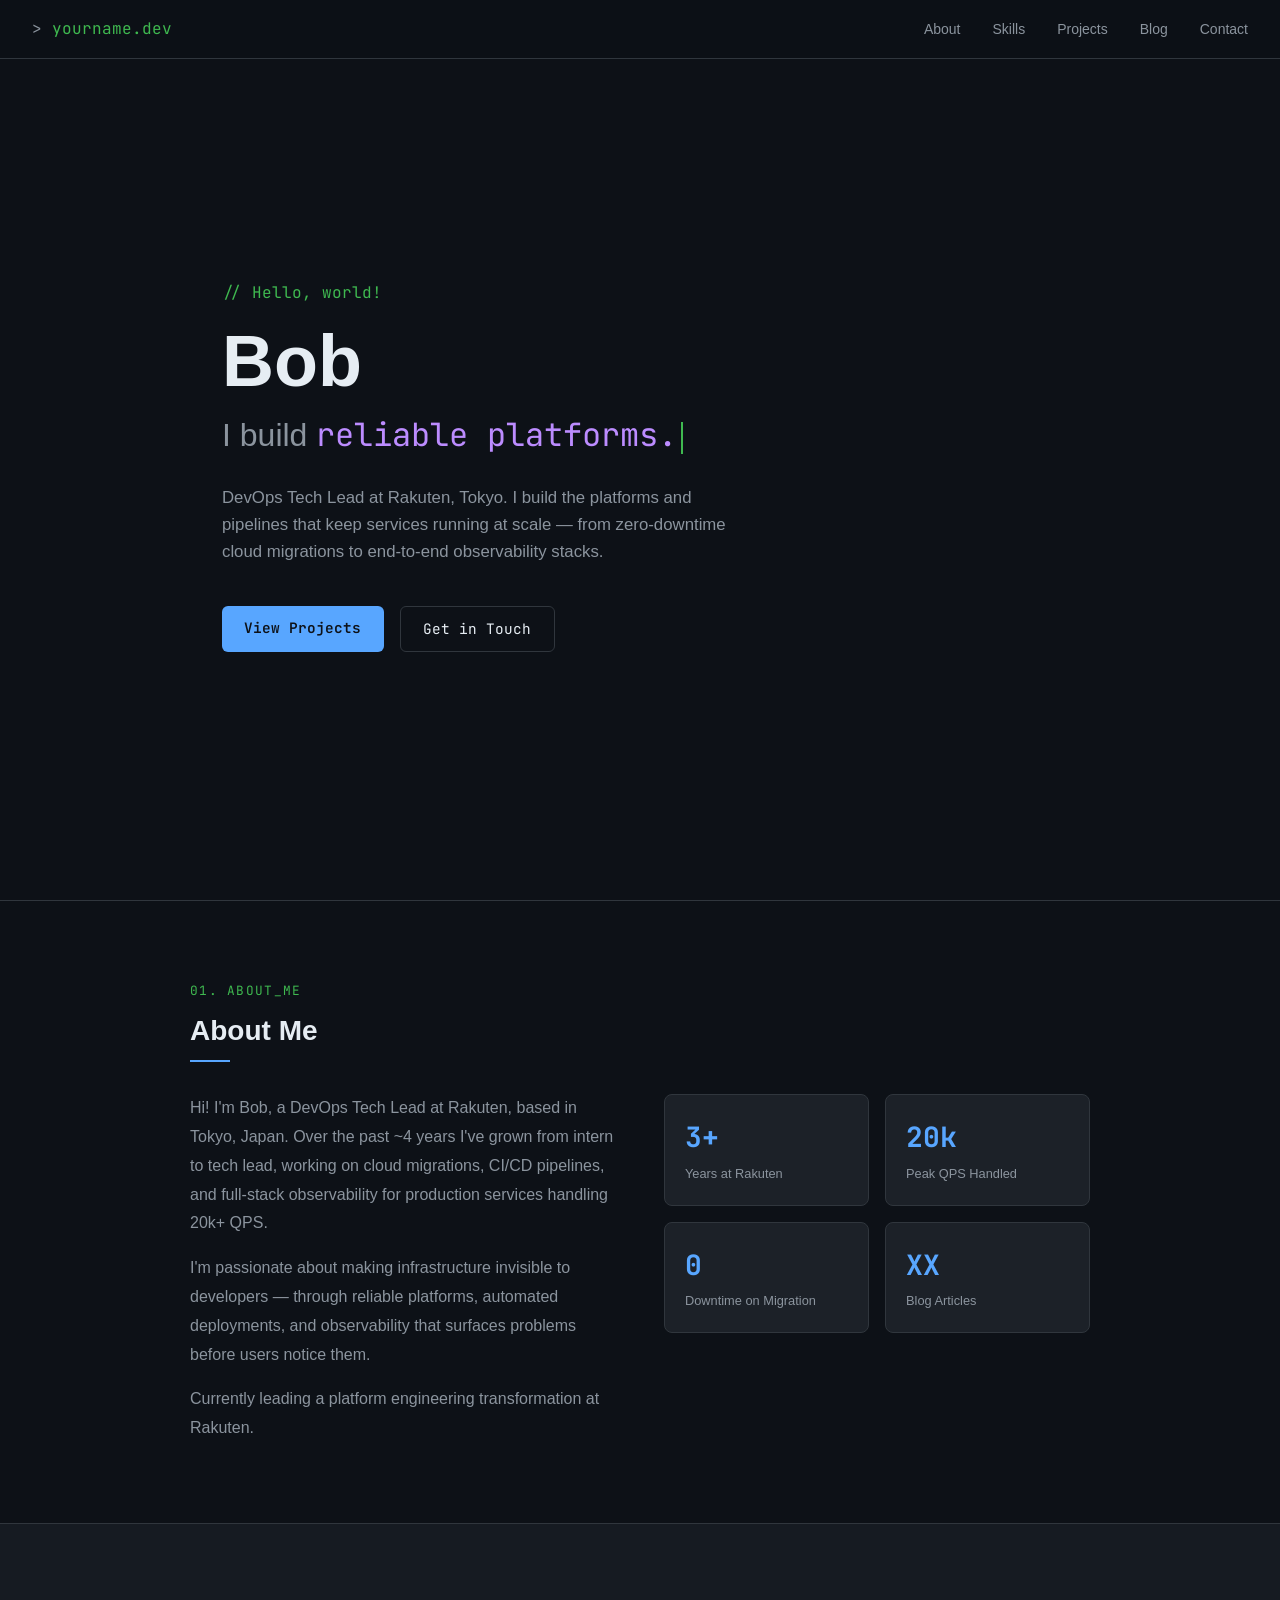
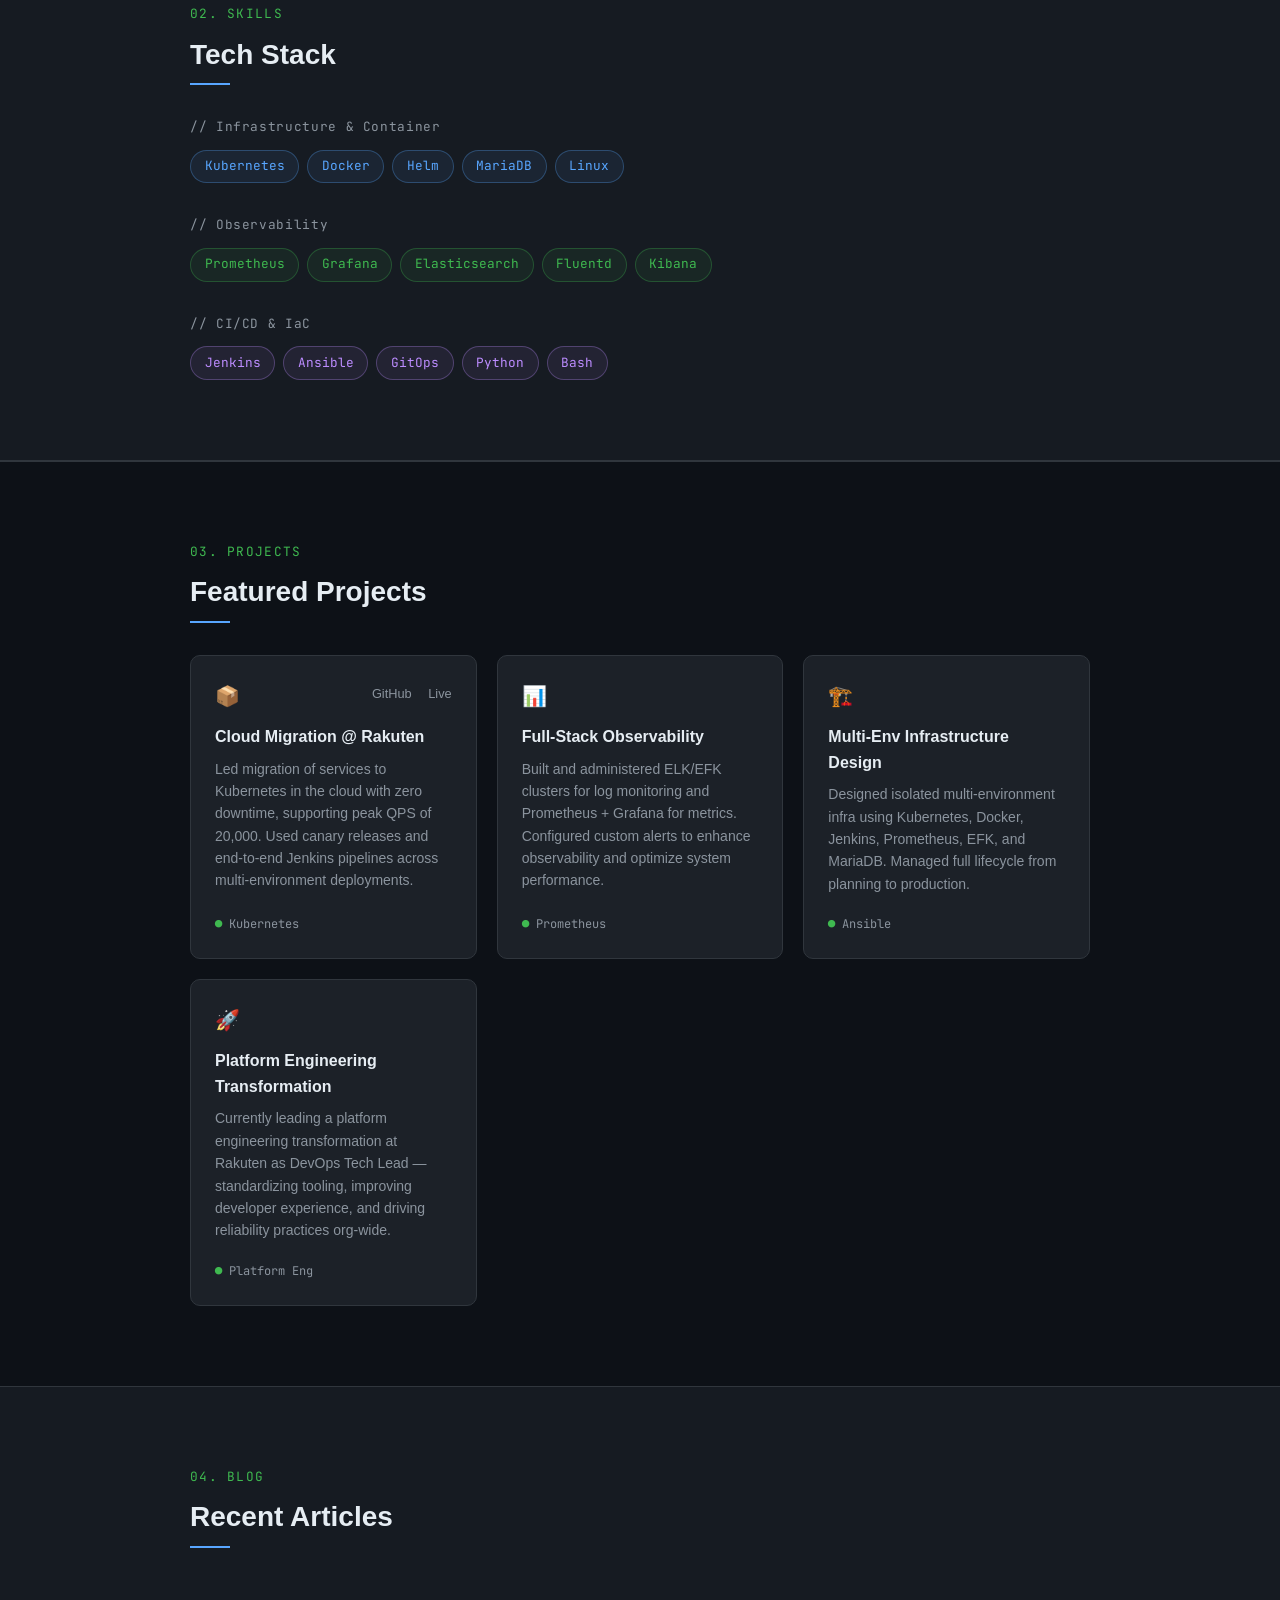
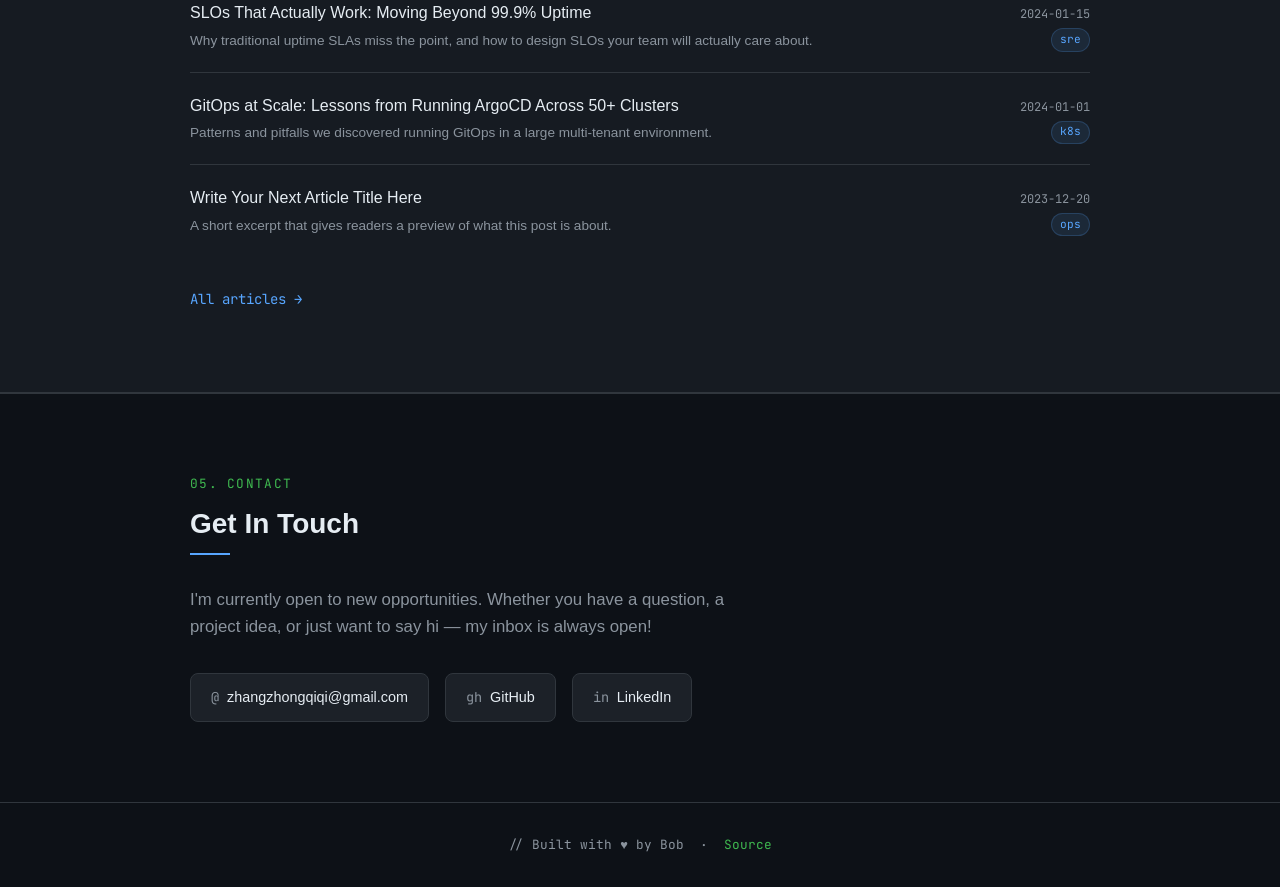
==== commit 02db8ad0: "Update contact: real email, GitHub zzq2232, remove Twitter" ====
--- a/index.html
+++ b/index.html
@@ -262,11 +262,11 @@
           a project idea, or just want to say hi — my inbox is always open!
         </p>
         <div class="contact-links">
-          <a href="mailto:your@email.com" class="contact-link">
+          <a href="mailto:zhangzhongqiqi@gmail.com" class="contact-link">
             <span class="contact-link-icon">@</span>
-            your@email.com
+            zhangzhongqiqi@gmail.com
           </a>
-          <a href="https://github.com/yourusername" target="_blank" class="contact-link">
+          <a href="https://github.com/zzq2232" target="_blank" class="contact-link">
             <span class="contact-link-icon">gh</span>
             GitHub
           </a>
@@ -274,10 +274,6 @@
             <span class="contact-link-icon">in</span>
             LinkedIn
           </a>
-          <a href="https://twitter.com/yourusername" target="_blank" class="contact-link">
-            <span class="contact-link-icon">tw</span>
-            Twitter / X
-          </a>
         </div>
       </div>
     </div>
@@ -285,7 +281,7 @@
 
   <!-- ── Footer ── -->
   <footer>
-    <p>// Built with ♥ by Bob &nbsp;·&nbsp; <a href="https://github.com/yourusername/personal-site" style="color:var(--accent-green); text-decoration:none;">Source</a></p>
+    <p>// Built with ♥ by Bob &nbsp;·&nbsp; <a href="https://github.com/zzq2232/personal-site" style="color:var(--accent-green); text-decoration:none;">Source</a></p>
   </footer>
 
   <script src="script.js"></script>
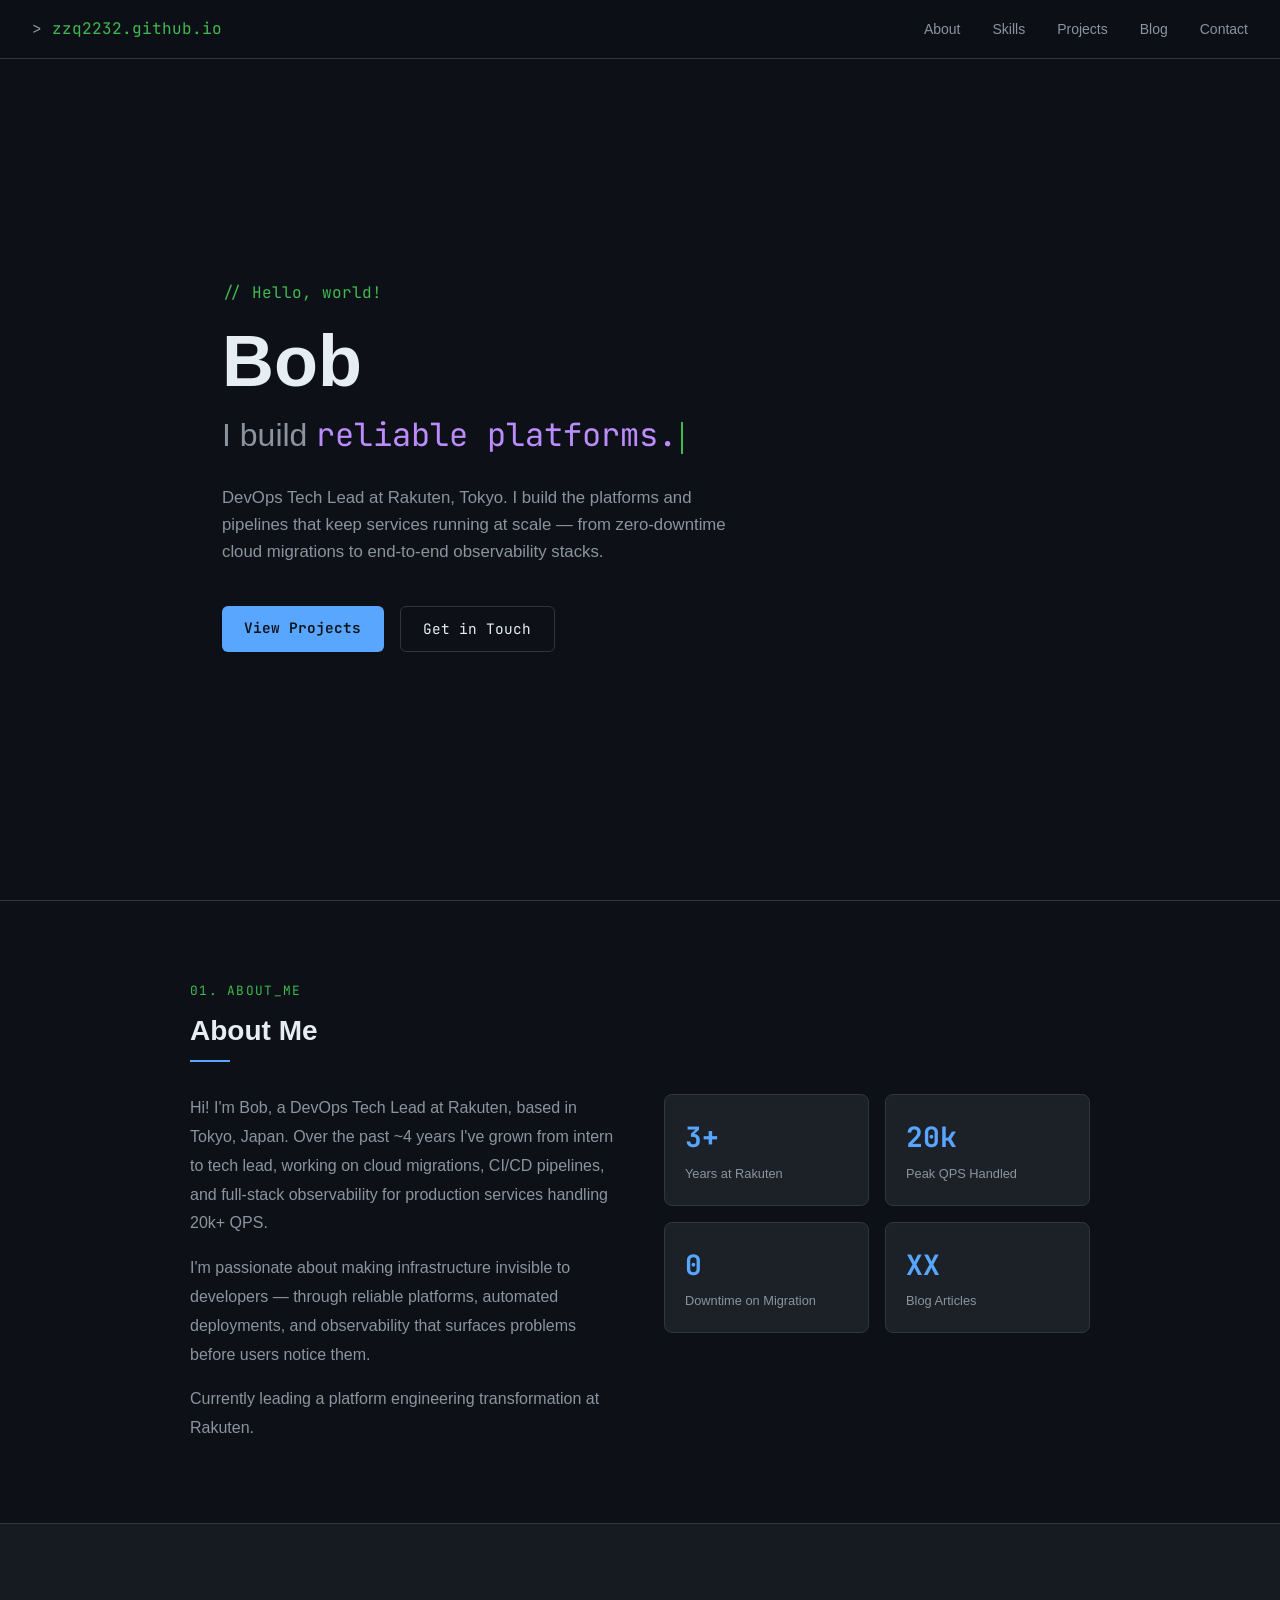
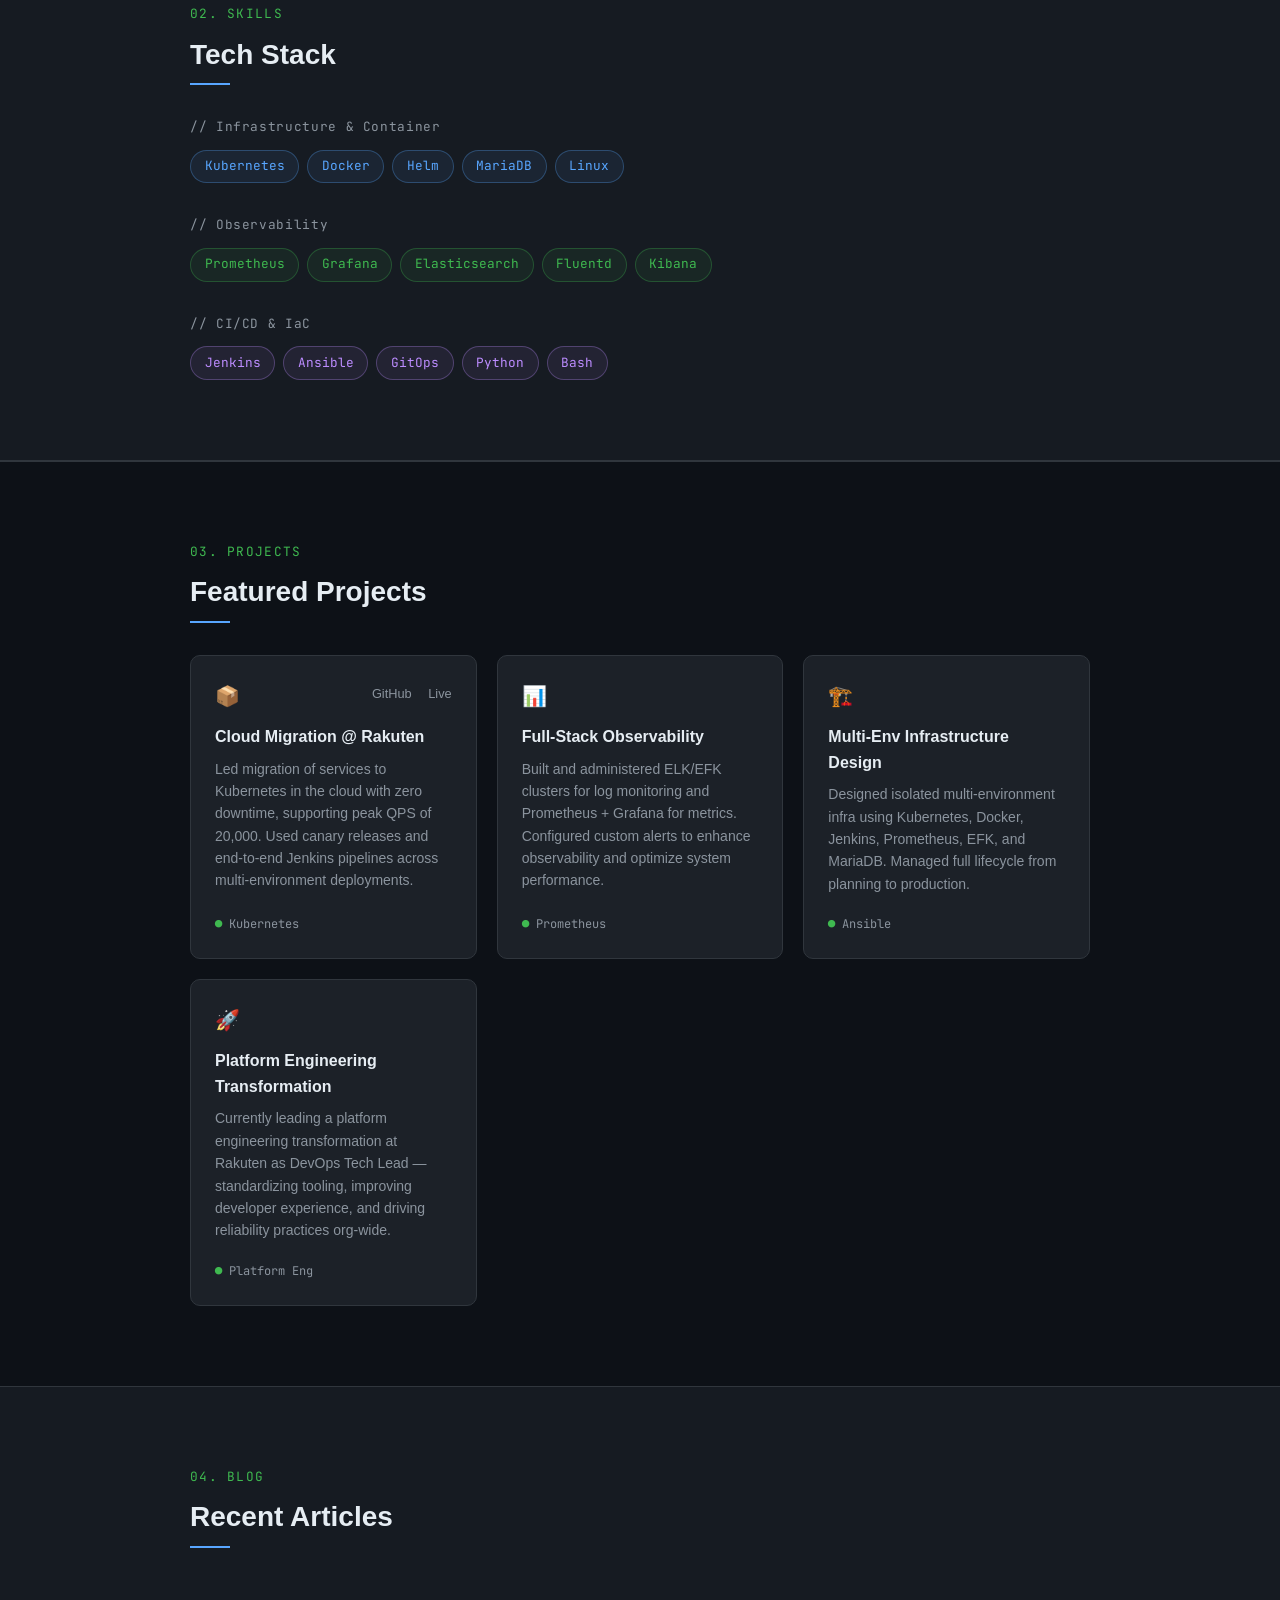
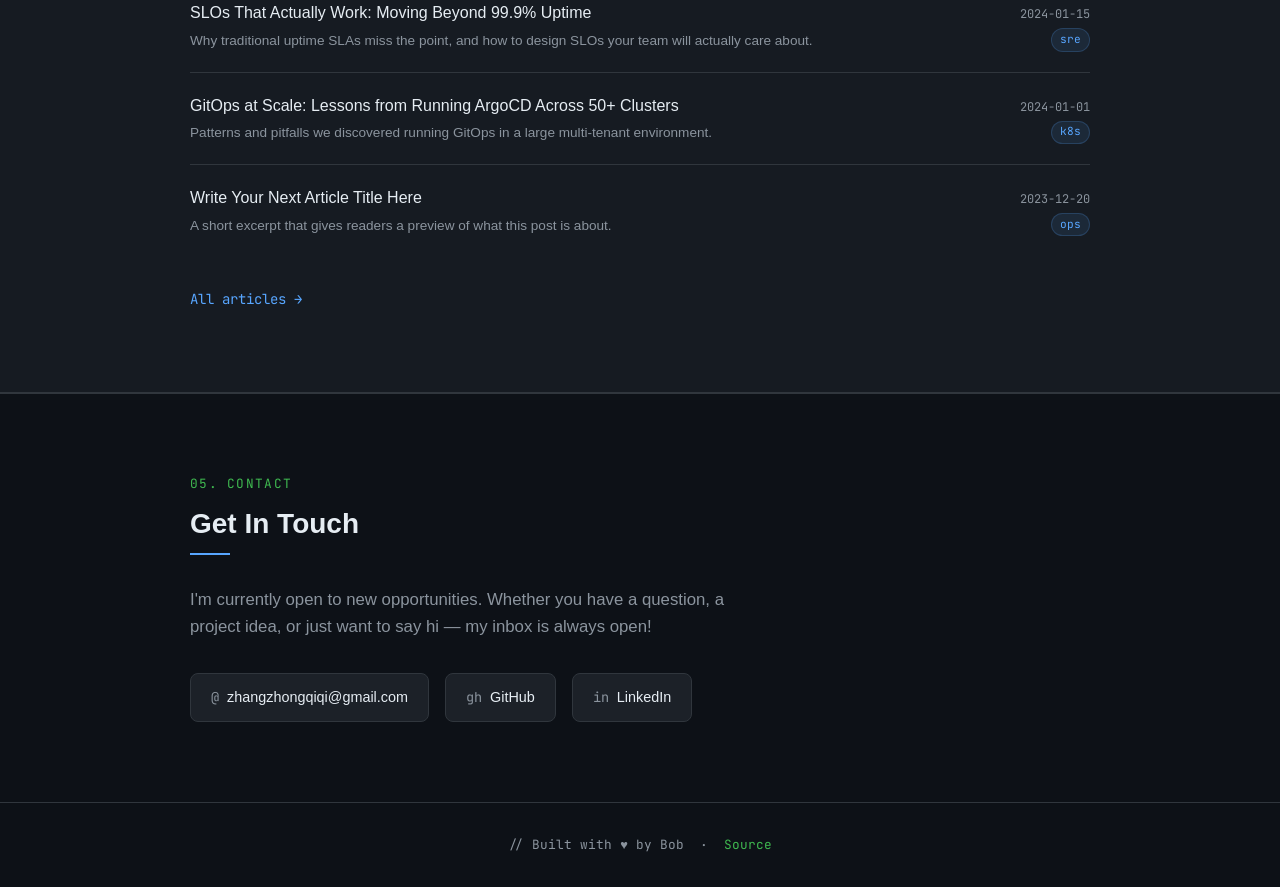
==== commit 4b890c60: "Update nav logo to zzq2232.github.io" ====
--- a/index.html
+++ b/index.html
@@ -13,7 +13,7 @@
 
   <!-- ── Nav ── -->
   <nav>
-    <a href="#hero" class="nav-logo">yourname.dev</a>
+    <a href="https://zzq2232.github.io/personal-site/" class="nav-logo">zzq2232.github.io</a>
     <ul class="nav-links">
       <li><a href="#about">About</a></li>
       <li><a href="#skills">Skills</a></li>
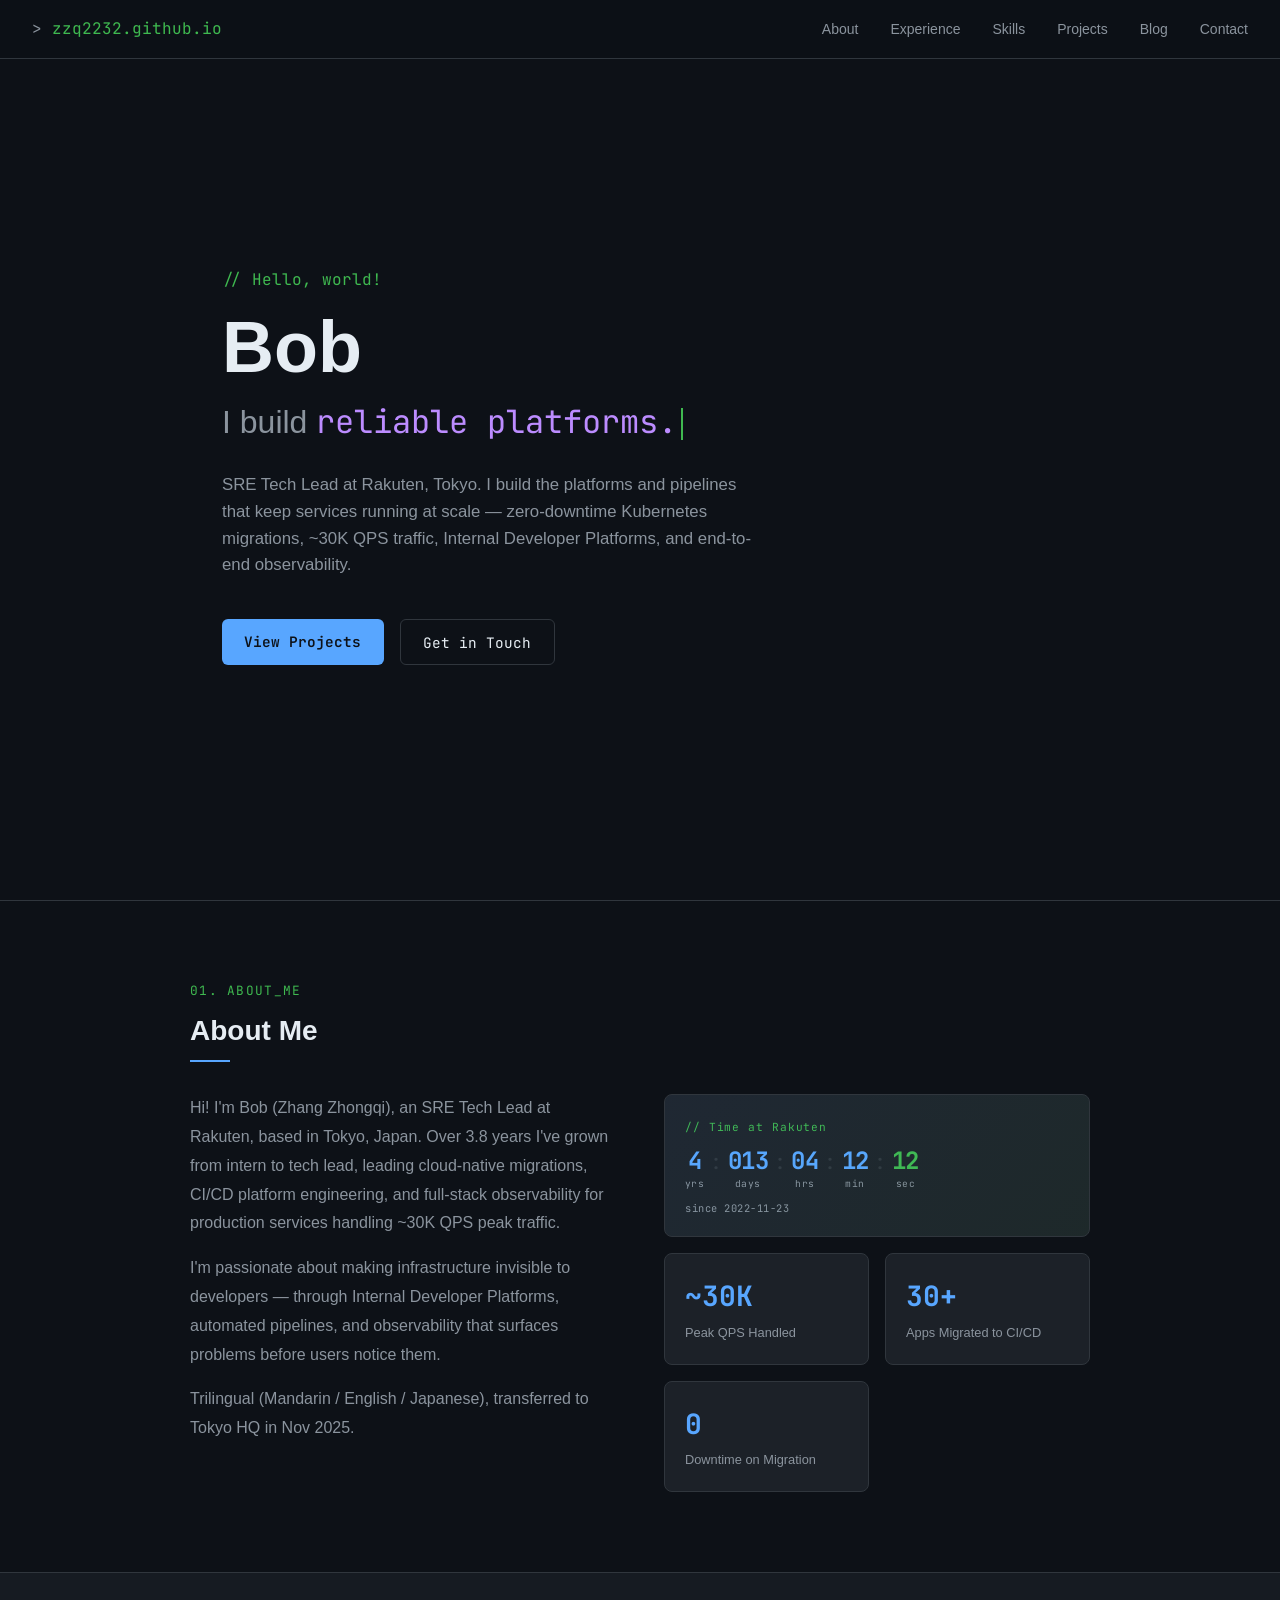
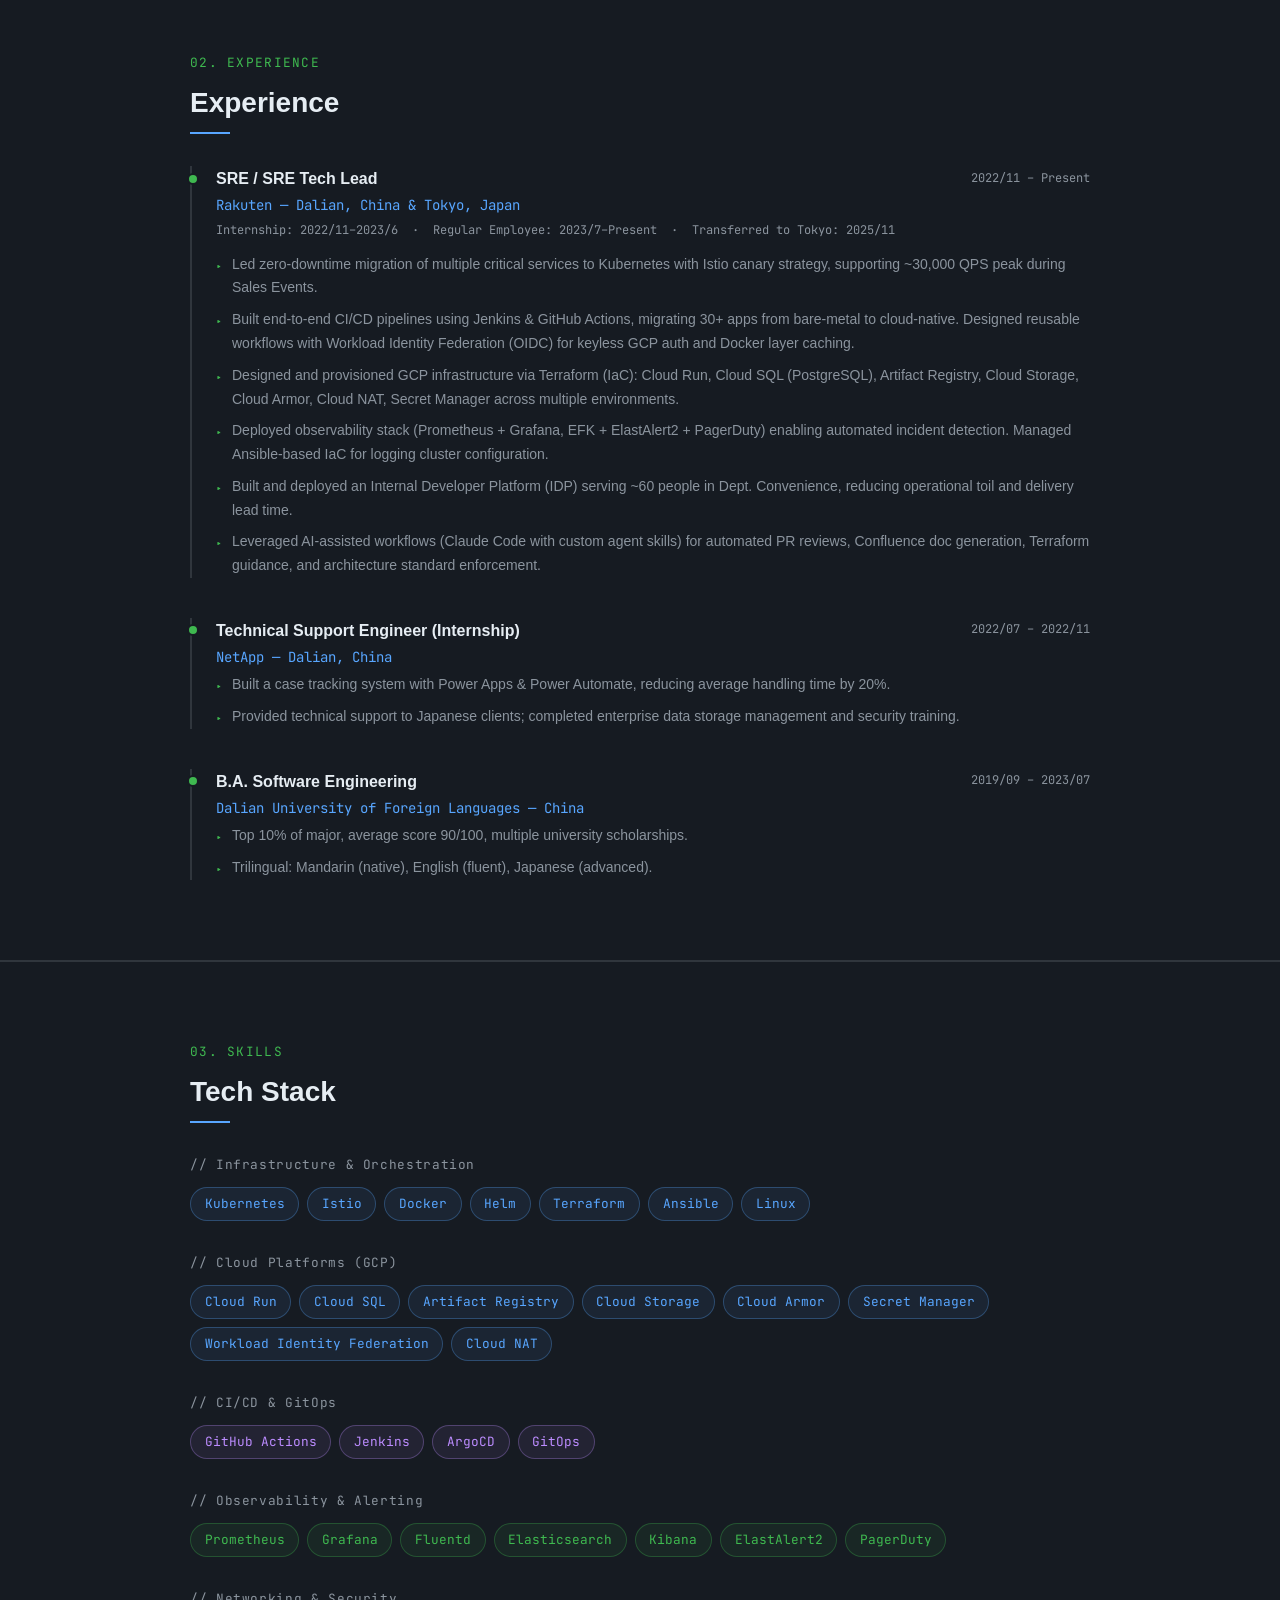
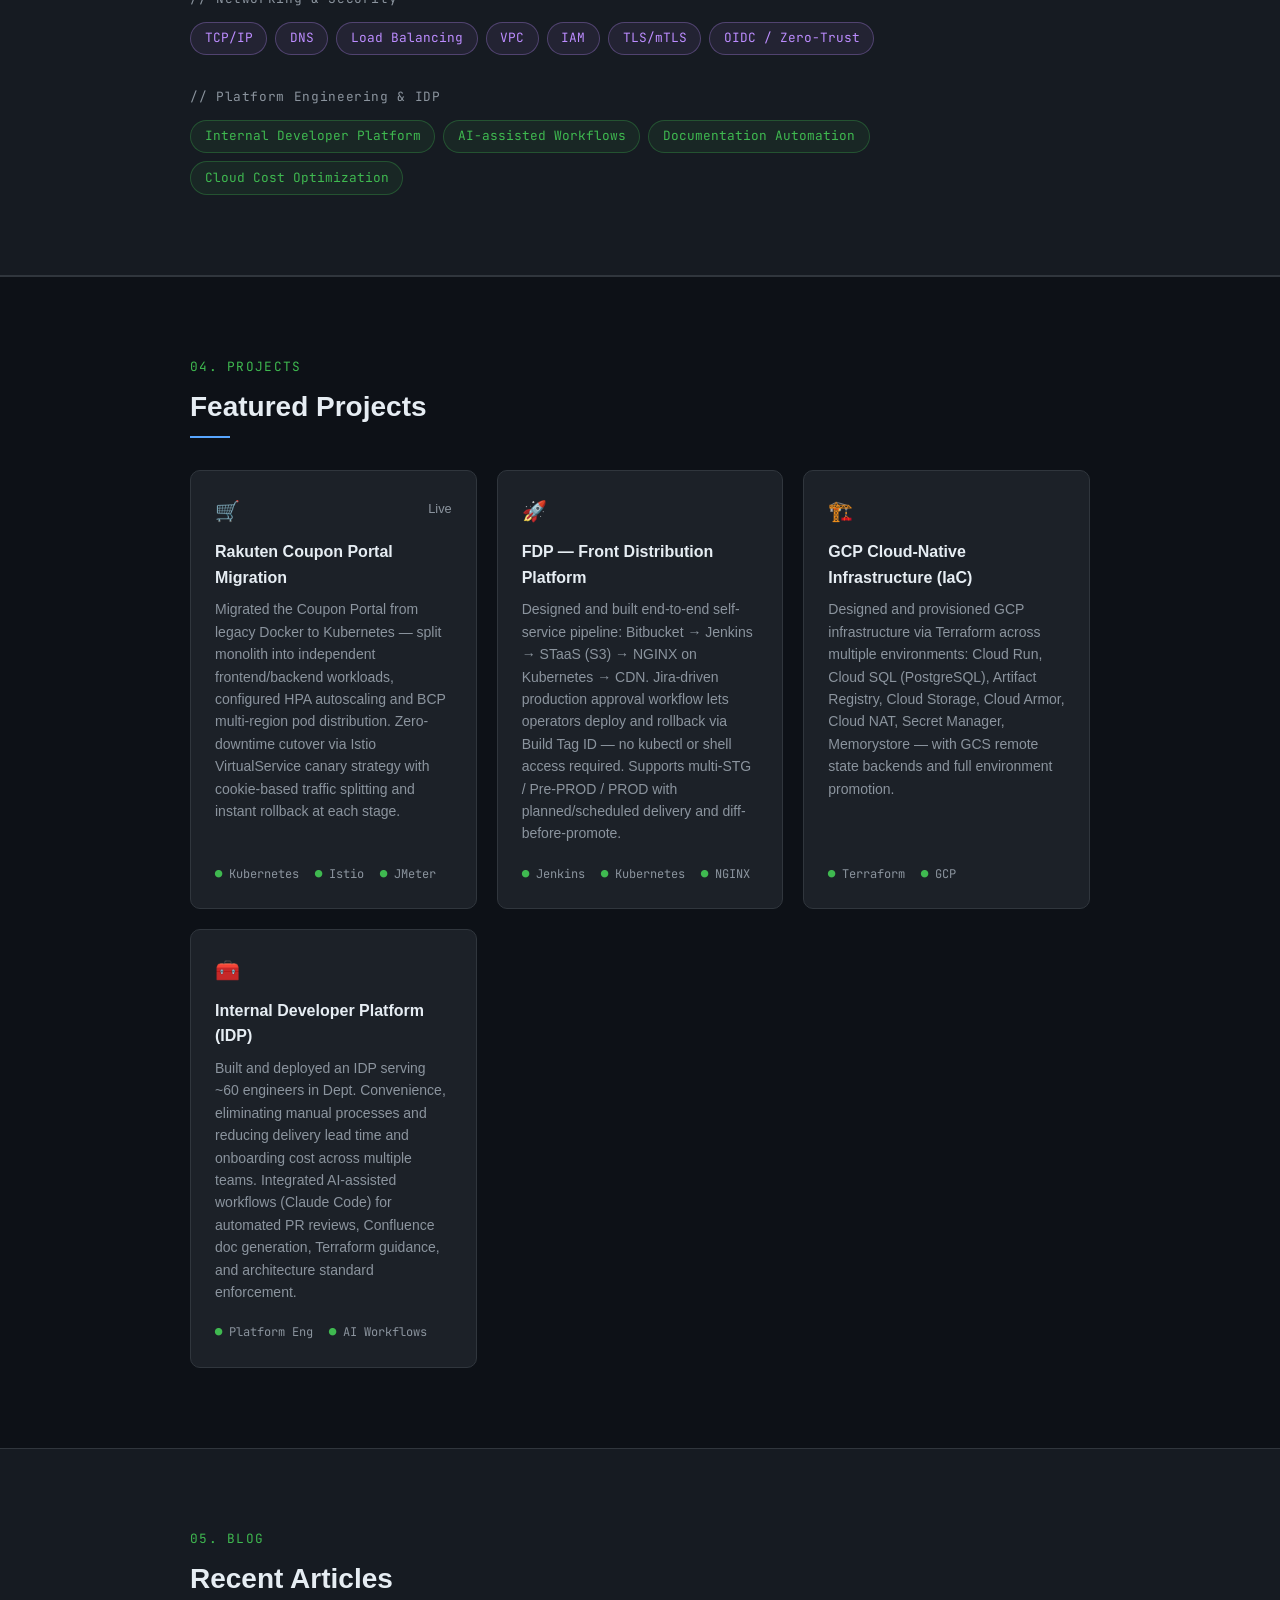
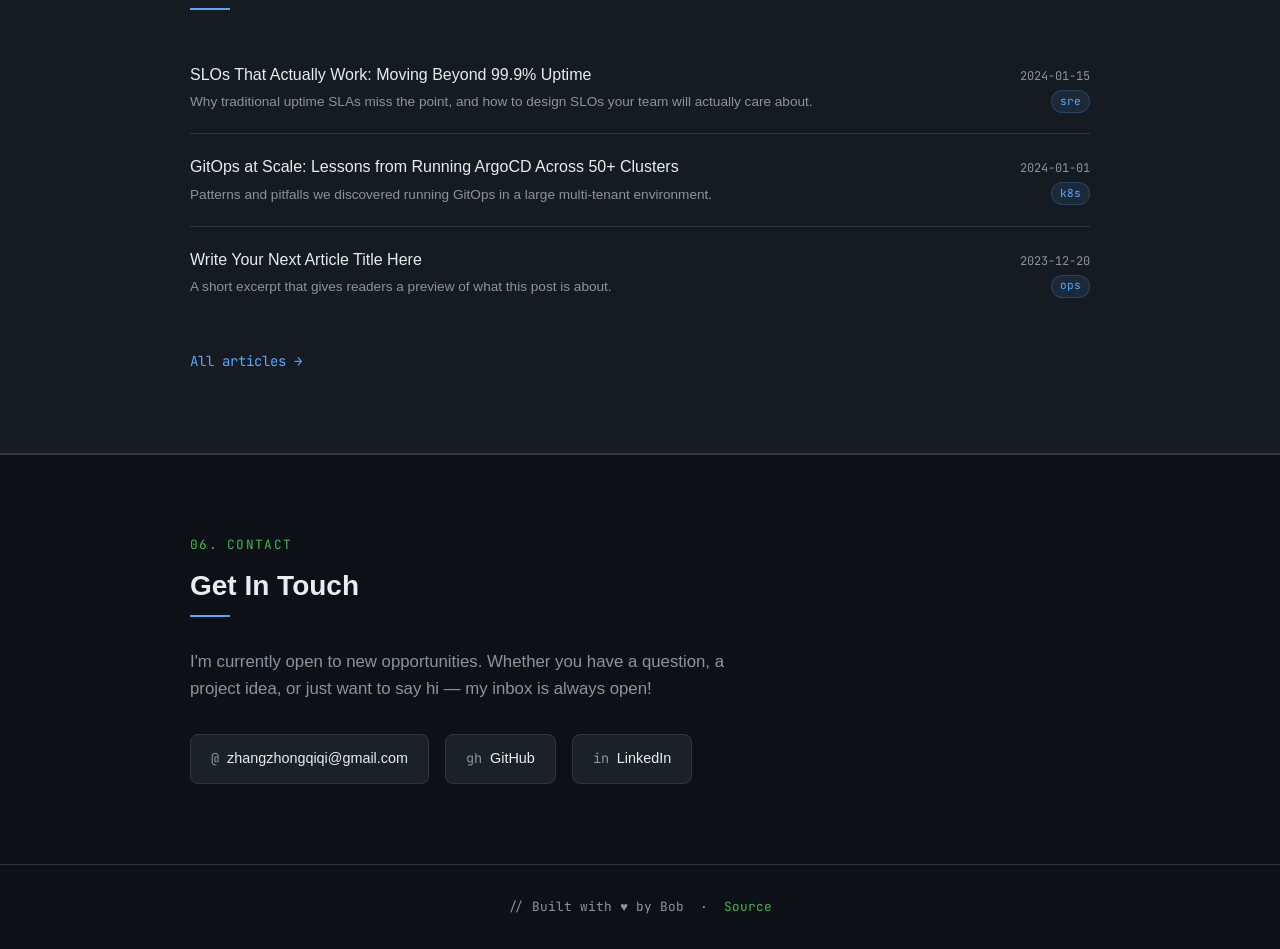
==== commit f636fc6f: "Enrich site with resume data + live tenure timer - Add Experience section (Rakuten timeline + NetApp" ====
--- a/index.html
+++ b/index.html
@@ -3,8 +3,8 @@
 <head>
   <meta charset="UTF-8">
   <meta name="viewport" content="width=device-width, initial-scale=1.0">
-  <title>Bob — DevOps Tech Lead @ Rakuten</title>
-  <meta name="description" content="Bob — DevOps Tech Lead at Rakuten. Platform engineering, Kubernetes, observability, CI/CD.">
+  <title>Bob — SRE Tech Lead @ Rakuten</title>
+  <meta name="description" content="Bob (Zhang Zhongqi) — SRE Tech Lead at Rakuten Tokyo. Kubernetes, GCP, CI/CD platform engineering, observability.">
   <link rel="stylesheet" href="style.css">
   <link rel="preconnect" href="https://fonts.googleapis.com">
   <link href="https://fonts.googleapis.com/css2?family=JetBrains+Mono:wght@400;600&display=swap" rel="stylesheet">
@@ -16,6 +16,7 @@
     <a href="https://zzq2232.github.io/personal-site/" class="nav-logo">zzq2232.github.io</a>
     <ul class="nav-links">
       <li><a href="#about">About</a></li>
+      <li><a href="#experience">Experience</a></li>
       <li><a href="#skills">Skills</a></li>
       <li><a href="#projects">Projects</a></li>
       <li><a href="#blog">Blog</a></li>
@@ -30,9 +31,9 @@
       <h1 class="hero-name">Bob</h1>
       <p class="hero-tagline">I build <span id="typed-text">reliable platforms.</span><span class="cursor"></span></p>
       <p class="hero-bio">
-        DevOps Tech Lead at Rakuten, Tokyo. I build the platforms and pipelines
-        that keep services running at scale — from zero-downtime cloud migrations
-        to end-to-end observability stacks.
+        SRE Tech Lead at Rakuten, Tokyo. I build the platforms and pipelines
+        that keep services running at scale — zero-downtime Kubernetes migrations,
+        ~30K QPS traffic, Internal Developer Platforms, and end-to-end observability.
       </p>
       <div class="hero-cta">
         <a href="#projects" class="btn btn-primary">View Projects</a>
@@ -49,38 +50,122 @@
       <div class="about-grid">
         <div class="about-text">
           <p>
-            Hi! I'm Bob, a DevOps Tech Lead at Rakuten, based in Tokyo, Japan.
-            Over the past ~4 years I've grown from intern to tech lead,
-            working on cloud migrations, CI/CD pipelines, and full-stack
-            observability for production services handling 20k+ QPS.
+            Hi! I'm Bob (Zhang Zhongqi), an SRE Tech Lead at Rakuten, based in Tokyo, Japan.
+            Over 3.8 years I've grown from intern to tech lead, leading cloud-native
+            migrations, CI/CD platform engineering, and full-stack observability for
+            production services handling ~30K QPS peak traffic.
           </p>
           <p>
             I'm passionate about making infrastructure invisible to developers —
-            through reliable platforms, automated deployments, and observability
+            through Internal Developer Platforms, automated pipelines, and observability
             that surfaces problems before users notice them.
           </p>
           <p>
-            Currently leading a platform engineering transformation at Rakuten.
+            Trilingual (Mandarin / English / Japanese), transferred to Tokyo HQ in Nov 2025.
           </p>
         </div>
         <div class="about-stats">
+          <div class="stat-card stat-card--timer">
+            <div class="stat-label stat-label--top">// Time at Rakuten</div>
+            <div class="tenure-timer" id="tenure-timer">
+              <div class="tenure-unit">
+                <span class="tenure-val" id="t-years">--</span>
+                <span class="tenure-key">yrs</span>
+              </div>
+              <span class="tenure-sep">:</span>
+              <div class="tenure-unit">
+                <span class="tenure-val" id="t-days">---</span>
+                <span class="tenure-key">days</span>
+              </div>
+              <span class="tenure-sep">:</span>
+              <div class="tenure-unit">
+                <span class="tenure-val" id="t-hours">--</span>
+                <span class="tenure-key">hrs</span>
+              </div>
+              <span class="tenure-sep">:</span>
+              <div class="tenure-unit">
+                <span class="tenure-val" id="t-mins">--</span>
+                <span class="tenure-key">min</span>
+              </div>
+              <span class="tenure-sep">:</span>
+              <div class="tenure-unit">
+                <span class="tenure-val" id="t-secs">--</span>
+                <span class="tenure-key">sec</span>
+              </div>
+            </div>
+            <div class="tenure-since">since 2022-11-23</div>
+          </div>
           <div class="stat-card">
-            <div class="stat-value">3+</div>
-            <div class="stat-label">Years at Rakuten</div>
+            <div class="stat-value">~30K</div>
+            <div class="stat-label">Peak QPS Handled</div>
           </div>
           <div class="stat-card">
-            <div class="stat-value">20k</div>
-            <div class="stat-label">Peak QPS Handled</div>
+            <div class="stat-value">30+</div>
+            <div class="stat-label">Apps Migrated to CI/CD</div>
           </div>
           <div class="stat-card">
             <div class="stat-value">0</div>
             <div class="stat-label">Downtime on Migration</div>
           </div>
-          <div class="stat-card">
-            <div class="stat-value">XX</div>
-            <div class="stat-label">Blog Articles</div>
-          </div>
-        </div>
+        </div>
+      </div>
+    </div>
+  </section>
+
+  <!-- ── Experience ── -->
+  <section id="experience">
+    <div class="container">
+      <p class="section-label">02. experience</p>
+      <h2 class="section-title">Experience</h2>
+      <div class="experience-list">
+
+        <div class="exp-item">
+          <div class="exp-header">
+            <div>
+              <h3 class="exp-role">SRE / SRE Tech Lead</h3>
+              <p class="exp-company">Rakuten &mdash; Dalian, China &amp; Tokyo, Japan</p>
+            </div>
+            <span class="exp-date">2022/11 &ndash; Present</span>
+          </div>
+          <p class="exp-note">Internship: 2022/11&ndash;2023/6 &nbsp;·&nbsp; Regular Employee: 2023/7&ndash;Present &nbsp;·&nbsp; Transferred to Tokyo: 2025/11</p>
+          <ul class="exp-bullets">
+            <li>Led zero-downtime migration of multiple critical services to Kubernetes with Istio canary strategy, supporting ~30,000 QPS peak during Sales Events.</li>
+            <li>Built end-to-end CI/CD pipelines using Jenkins &amp; GitHub Actions, migrating 30+ apps from bare-metal to cloud-native. Designed reusable workflows with Workload Identity Federation (OIDC) for keyless GCP auth and Docker layer caching.</li>
+            <li>Designed and provisioned GCP infrastructure via Terraform (IaC): Cloud Run, Cloud SQL (PostgreSQL), Artifact Registry, Cloud Storage, Cloud Armor, Cloud NAT, Secret Manager across multiple environments.</li>
+            <li>Deployed observability stack (Prometheus + Grafana, EFK + ElastAlert2 + PagerDuty) enabling automated incident detection. Managed Ansible-based IaC for logging cluster configuration.</li>
+            <li>Built and deployed an Internal Developer Platform (IDP) serving ~60 people in Dept. Convenience, reducing operational toil and delivery lead time.</li>
+            <li>Leveraged AI-assisted workflows (Claude Code with custom agent skills) for automated PR reviews, Confluence doc generation, Terraform guidance, and architecture standard enforcement.</li>
+          </ul>
+        </div>
+
+        <div class="exp-item">
+          <div class="exp-header">
+            <div>
+              <h3 class="exp-role">Technical Support Engineer (Internship)</h3>
+              <p class="exp-company">NetApp &mdash; Dalian, China</p>
+            </div>
+            <span class="exp-date">2022/07 &ndash; 2022/11</span>
+          </div>
+          <ul class="exp-bullets">
+            <li>Built a case tracking system with Power Apps &amp; Power Automate, reducing average handling time by 20%.</li>
+            <li>Provided technical support to Japanese clients; completed enterprise data storage management and security training.</li>
+          </ul>
+        </div>
+
+        <div class="exp-item">
+          <div class="exp-header">
+            <div>
+              <h3 class="exp-role">B.A. Software Engineering</h3>
+              <p class="exp-company">Dalian University of Foreign Languages &mdash; China</p>
+            </div>
+            <span class="exp-date">2019/09 &ndash; 2023/07</span>
+          </div>
+          <ul class="exp-bullets">
+            <li>Top 10% of major, average score 90/100, multiple university scholarships.</li>
+            <li>Trilingual: Mandarin (native), English (fluent), Japanese (advanced).</li>
+          </ul>
+        </div>
+
       </div>
     </div>
   </section>
@@ -88,37 +173,74 @@
   <!-- ── Skills ── -->
   <section id="skills">
     <div class="container">
-      <p class="section-label">02. skills</p>
+      <p class="section-label">03. skills</p>
       <h2 class="section-title">Tech Stack</h2>
       <div class="skills-groups">
         <div>
-          <p class="skill-group-name">// Infrastructure &amp; Container</p>
+          <p class="skill-group-name">// Infrastructure &amp; Orchestration</p>
           <div class="skill-tags">
             <span class="tag tag-blue">Kubernetes</span>
+            <span class="tag tag-blue">Istio</span>
             <span class="tag tag-blue">Docker</span>
             <span class="tag tag-blue">Helm</span>
-            <span class="tag tag-blue">MariaDB</span>
+            <span class="tag tag-blue">Terraform</span>
+            <span class="tag tag-blue">Ansible</span>
             <span class="tag tag-blue">Linux</span>
           </div>
         </div>
         <div>
-          <p class="skill-group-name">// Observability</p>
+          <p class="skill-group-name">// Cloud Platforms (GCP)</p>
+          <div class="skill-tags">
+            <span class="tag tag-blue">Cloud Run</span>
+            <span class="tag tag-blue">Cloud SQL</span>
+            <span class="tag tag-blue">Artifact Registry</span>
+            <span class="tag tag-blue">Cloud Storage</span>
+            <span class="tag tag-blue">Cloud Armor</span>
+            <span class="tag tag-blue">Secret Manager</span>
+            <span class="tag tag-blue">Workload Identity Federation</span>
+            <span class="tag tag-blue">Cloud NAT</span>
+          </div>
+        </div>
+        <div>
+          <p class="skill-group-name">// CI/CD &amp; GitOps</p>
+          <div class="skill-tags">
+            <span class="tag tag-purple">GitHub Actions</span>
+            <span class="tag tag-purple">Jenkins</span>
+            <span class="tag tag-purple">ArgoCD</span>
+            <span class="tag tag-purple">GitOps</span>
+          </div>
+        </div>
+        <div>
+          <p class="skill-group-name">// Observability &amp; Alerting</p>
           <div class="skill-tags">
             <span class="tag tag-green">Prometheus</span>
             <span class="tag tag-green">Grafana</span>
+            <span class="tag tag-green">Fluentd</span>
             <span class="tag tag-green">Elasticsearch</span>
-            <span class="tag tag-green">Fluentd</span>
             <span class="tag tag-green">Kibana</span>
-          </div>
-        </div>
-        <div>
-          <p class="skill-group-name">// CI/CD &amp; IaC</p>
-          <div class="skill-tags">
-            <span class="tag tag-purple">Jenkins</span>
-            <span class="tag tag-purple">Ansible</span>
-            <span class="tag tag-purple">GitOps</span>
-            <span class="tag tag-purple">Python</span>
-            <span class="tag tag-purple">Bash</span>
+            <span class="tag tag-green">ElastAlert2</span>
+            <span class="tag tag-green">PagerDuty</span>
+          </div>
+        </div>
+        <div>
+          <p class="skill-group-name">// Networking &amp; Security</p>
+          <div class="skill-tags">
+            <span class="tag tag-purple">TCP/IP</span>
+            <span class="tag tag-purple">DNS</span>
+            <span class="tag tag-purple">Load Balancing</span>
+            <span class="tag tag-purple">VPC</span>
+            <span class="tag tag-purple">IAM</span>
+            <span class="tag tag-purple">TLS/mTLS</span>
+            <span class="tag tag-purple">OIDC / Zero-Trust</span>
+          </div>
+        </div>
+        <div>
+          <p class="skill-group-name">// Platform Engineering &amp; IDP</p>
+          <div class="skill-tags">
+            <span class="tag tag-green">Internal Developer Platform</span>
+            <span class="tag tag-green">AI-assisted Workflows</span>
+            <span class="tag tag-green">Documentation Automation</span>
+            <span class="tag tag-green">Cloud Cost Optimization</span>
           </div>
         </div>
       </div>
@@ -128,43 +250,48 @@
   <!-- ── Projects ── -->
   <section id="projects">
     <div class="container">
-      <p class="section-label">03. projects</p>
+      <p class="section-label">04. projects</p>
       <h2 class="section-title">Featured Projects</h2>
       <div class="projects-grid">
 
         <div class="project-card">
           <div class="project-header">
-            <span class="project-icon">📦</span>
+            <span class="project-icon">🛒</span>
             <div class="project-links">
-              <a href="#" title="GitHub">GitHub</a>
-              <a href="#" title="Live Demo">Live</a>
-            </div>
-          </div>
-          <h3 class="project-name">Cloud Migration @ Rakuten</h3>
+              <a href="https://coupon.rakuten.co.jp/" target="_blank" title="Live">Live</a>
+            </div>
+          </div>
+          <h3 class="project-name">Rakuten Coupon Portal Migration</h3>
           <p class="project-desc">
-            Led migration of services to Kubernetes in the cloud with zero downtime,
-            supporting peak QPS of 20,000. Used canary releases and end-to-end
-            Jenkins pipelines across multi-environment deployments.
+            Migrated the Coupon Portal from legacy Docker to Kubernetes — split monolith into
+            independent frontend/backend workloads, configured HPA autoscaling and BCP multi-region
+            pod distribution. Zero-downtime cutover via Istio VirtualService canary strategy with
+            cookie-based traffic splitting and instant rollback at each stage.
           </p>
           <div class="project-meta">
             <span class="project-lang">Kubernetes</span>
+            <span class="project-lang">Istio</span>
+            <span class="project-lang">JMeter</span>
           </div>
         </div>
 
         <div class="project-card">
           <div class="project-header">
-            <span class="project-icon">📊</span>
+            <span class="project-icon">🚀</span>
             <div class="project-links">
             </div>
           </div>
-          <h3 class="project-name">Full-Stack Observability</h3>
+          <h3 class="project-name">FDP — Front Distribution Platform</h3>
           <p class="project-desc">
-            Built and administered ELK/EFK clusters for log monitoring and
-            Prometheus + Grafana for metrics. Configured custom alerts to
-            enhance observability and optimize system performance.
+            Designed and built end-to-end self-service pipeline: Bitbucket &rarr; Jenkins &rarr; STaaS (S3)
+            &rarr; NGINX on Kubernetes &rarr; CDN. Jira-driven production approval workflow lets operators
+            deploy and rollback via Build Tag ID — no kubectl or shell access required.
+            Supports multi-STG / Pre-PROD / PROD with planned/scheduled delivery and diff-before-promote.
           </p>
           <div class="project-meta">
-            <span class="project-lang">Prometheus</span>
+            <span class="project-lang">Jenkins</span>
+            <span class="project-lang">Kubernetes</span>
+            <span class="project-lang">NGINX</span>
           </div>
         </div>
 
@@ -174,31 +301,34 @@
             <div class="project-links">
             </div>
           </div>
-          <h3 class="project-name">Multi-Env Infrastructure Design</h3>
+          <h3 class="project-name">GCP Cloud-Native Infrastructure (IaC)</h3>
           <p class="project-desc">
-            Designed isolated multi-environment infra using Kubernetes, Docker,
-            Jenkins, Prometheus, EFK, and MariaDB. Managed full lifecycle from
-            planning to production.
+            Designed and provisioned GCP infrastructure via Terraform across multiple environments:
+            Cloud Run, Cloud SQL (PostgreSQL), Artifact Registry, Cloud Storage, Cloud Armor, Cloud NAT,
+            Secret Manager, Memorystore — with GCS remote state backends and full environment promotion.
           </p>
           <div class="project-meta">
-            <span class="project-lang">Ansible</span>
+            <span class="project-lang">Terraform</span>
+            <span class="project-lang">GCP</span>
           </div>
         </div>
 
         <div class="project-card">
           <div class="project-header">
-            <span class="project-icon">🚀</span>
+            <span class="project-icon">🧰</span>
             <div class="project-links">
             </div>
           </div>
-          <h3 class="project-name">Platform Engineering Transformation</h3>
+          <h3 class="project-name">Internal Developer Platform (IDP)</h3>
           <p class="project-desc">
-            Currently leading a platform engineering transformation at Rakuten
-            as DevOps Tech Lead — standardizing tooling, improving developer
-            experience, and driving reliability practices org-wide.
+            Built and deployed an IDP serving ~60 engineers in Dept. Convenience, eliminating manual
+            processes and reducing delivery lead time and onboarding cost across multiple teams.
+            Integrated AI-assisted workflows (Claude Code) for automated PR reviews, Confluence doc
+            generation, Terraform guidance, and architecture standard enforcement.
           </p>
           <div class="project-meta">
             <span class="project-lang">Platform Eng</span>
+            <span class="project-lang">AI Workflows</span>
           </div>
         </div>
 
@@ -209,7 +339,7 @@
   <!-- ── Blog ── -->
   <section id="blog">
     <div class="container">
-      <p class="section-label">04. blog</p>
+      <p class="section-label">05. blog</p>
       <h2 class="section-title">Recent Articles</h2>
       <div class="blog-list">
 
@@ -254,7 +384,7 @@
   <!-- ── Contact ── -->
   <section id="contact">
     <div class="container">
-      <p class="section-label">05. contact</p>
+      <p class="section-label">06. contact</p>
       <h2 class="section-title">Get In Touch</h2>
       <div class="contact-inner">
         <p class="contact-desc">
--- a/style.css
+++ b/style.css
@@ -229,6 +229,181 @@
   margin-top: 0.25rem;
 }
 
+/* ── Experience ── */
+#experience {
+  background: var(--bg-secondary);
+  border-top: 1px solid var(--border);
+  border-bottom: 1px solid var(--border);
+}
+
+.experience-list {
+  display: flex;
+  flex-direction: column;
+  gap: 2.5rem;
+}
+
+.exp-item {
+  border-left: 2px solid var(--border);
+  padding-left: 1.5rem;
+  position: relative;
+  transition: border-color 0.2s;
+}
+
+.exp-item:hover { border-color: var(--accent); }
+
+.exp-item::before {
+  content: '';
+  position: absolute;
+  left: -5px;
+  top: 0.4rem;
+  width: 8px;
+  height: 8px;
+  border-radius: 50%;
+  background: var(--accent-green);
+  border: 2px solid var(--bg-secondary);
+}
+
+.exp-header {
+  display: flex;
+  justify-content: space-between;
+  align-items: flex-start;
+  gap: 1rem;
+  margin-bottom: 0.3rem;
+  flex-wrap: wrap;
+}
+
+.exp-role {
+  font-size: 1rem;
+  font-weight: 600;
+  margin-bottom: 0.15rem;
+}
+
+.exp-company {
+  font-size: 0.875rem;
+  color: var(--accent);
+  font-family: var(--font-mono);
+}
+
+.exp-date {
+  font-family: var(--font-mono);
+  font-size: 0.75rem;
+  color: var(--text-muted);
+  white-space: nowrap;
+  padding-top: 0.15rem;
+}
+
+.exp-note {
+  font-size: 0.75rem;
+  color: var(--text-muted);
+  font-family: var(--font-mono);
+  margin-bottom: 0.75rem;
+}
+
+.exp-bullets {
+  list-style: none;
+  padding: 0;
+  display: flex;
+  flex-direction: column;
+  gap: 0.5rem;
+}
+
+.exp-bullets li {
+  font-size: 0.875rem;
+  color: var(--text-muted);
+  line-height: 1.7;
+  padding-left: 1rem;
+  position: relative;
+}
+
+.exp-bullets li::before {
+  content: '▸';
+  position: absolute;
+  left: 0;
+  color: var(--accent-green);
+  font-size: 0.7rem;
+  top: 0.25rem;
+}
+
+/* ── Tenure timer ── */
+.stat-card--timer {
+  grid-column: span 2;
+  background: var(--bg-card);
+  border: 1px solid var(--border);
+  border-radius: 8px;
+  padding: 1.25rem;
+  position: relative;
+  overflow: hidden;
+}
+
+.stat-card--timer::before {
+  content: '';
+  position: absolute;
+  inset: 0;
+  background: linear-gradient(135deg, rgba(88,166,255,.05) 0%, rgba(63,185,80,.05) 100%);
+  pointer-events: none;
+}
+
+.stat-label--top {
+  font-family: var(--font-mono);
+  font-size: 0.7rem;
+  color: var(--accent-green);
+  letter-spacing: 0.08em;
+  margin-bottom: 0.75rem;
+}
+
+.tenure-timer {
+  display: flex;
+  align-items: baseline;
+  gap: 0.35rem;
+  flex-wrap: wrap;
+}
+
+.tenure-unit {
+  display: flex;
+  flex-direction: column;
+  align-items: center;
+  min-width: 2ch;
+}
+
+.tenure-val {
+  font-family: var(--font-mono);
+  font-size: 1.5rem;
+  font-weight: 700;
+  color: var(--accent);
+  line-height: 1;
+  letter-spacing: -0.02em;
+  transition: color 0.1s;
+}
+
+.tenure-key {
+  font-family: var(--font-mono);
+  font-size: 0.6rem;
+  color: var(--text-muted);
+  margin-top: 0.2rem;
+  letter-spacing: 0.05em;
+}
+
+.tenure-sep {
+  font-family: var(--font-mono);
+  font-size: 1.25rem;
+  color: var(--border);
+  line-height: 1;
+  margin-bottom: 0.6rem;
+}
+
+.tenure-since {
+  font-family: var(--font-mono);
+  font-size: 0.65rem;
+  color: var(--text-muted);
+  margin-top: 0.5rem;
+  letter-spacing: 0.05em;
+}
+
+/* pulse the seconds digit */
+#t-secs {
+  color: var(--accent-green);
+}
+
 /* ── Skills ── */
 #skills {
   background: var(--bg-secondary);
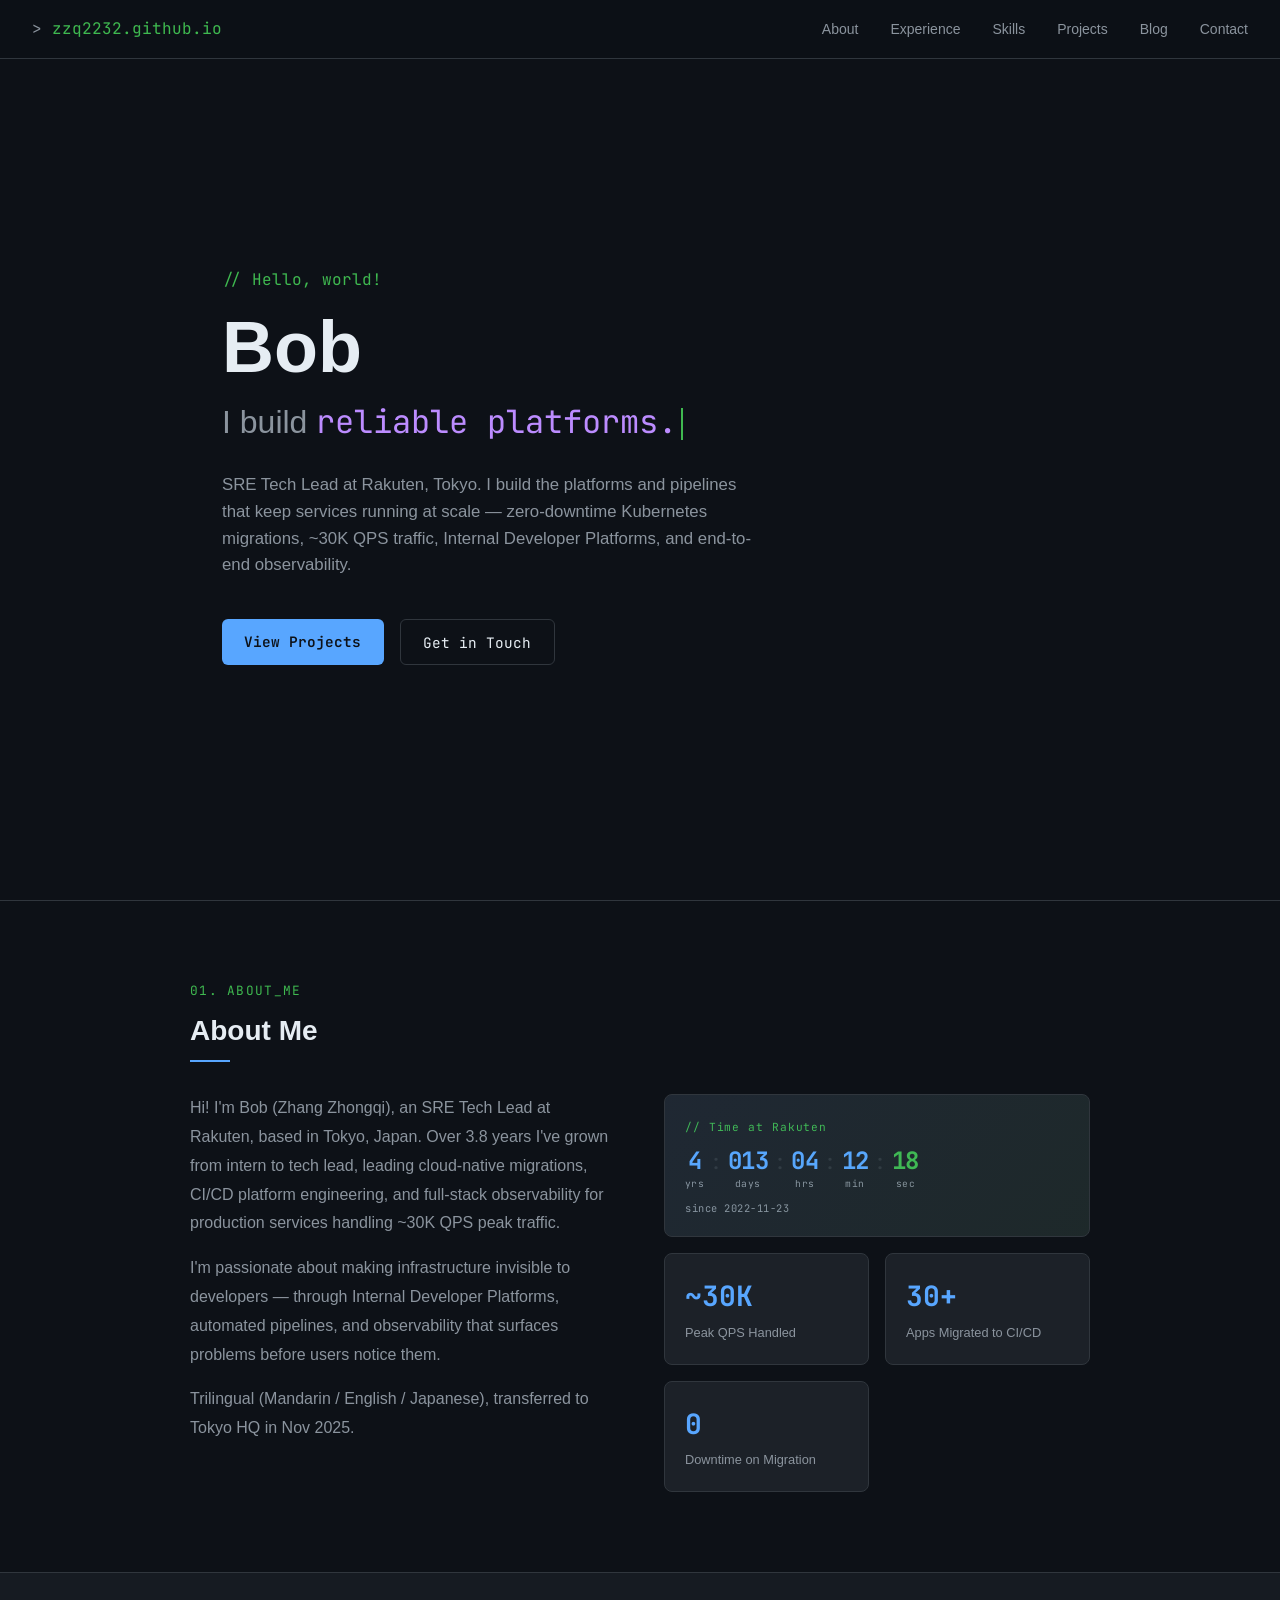
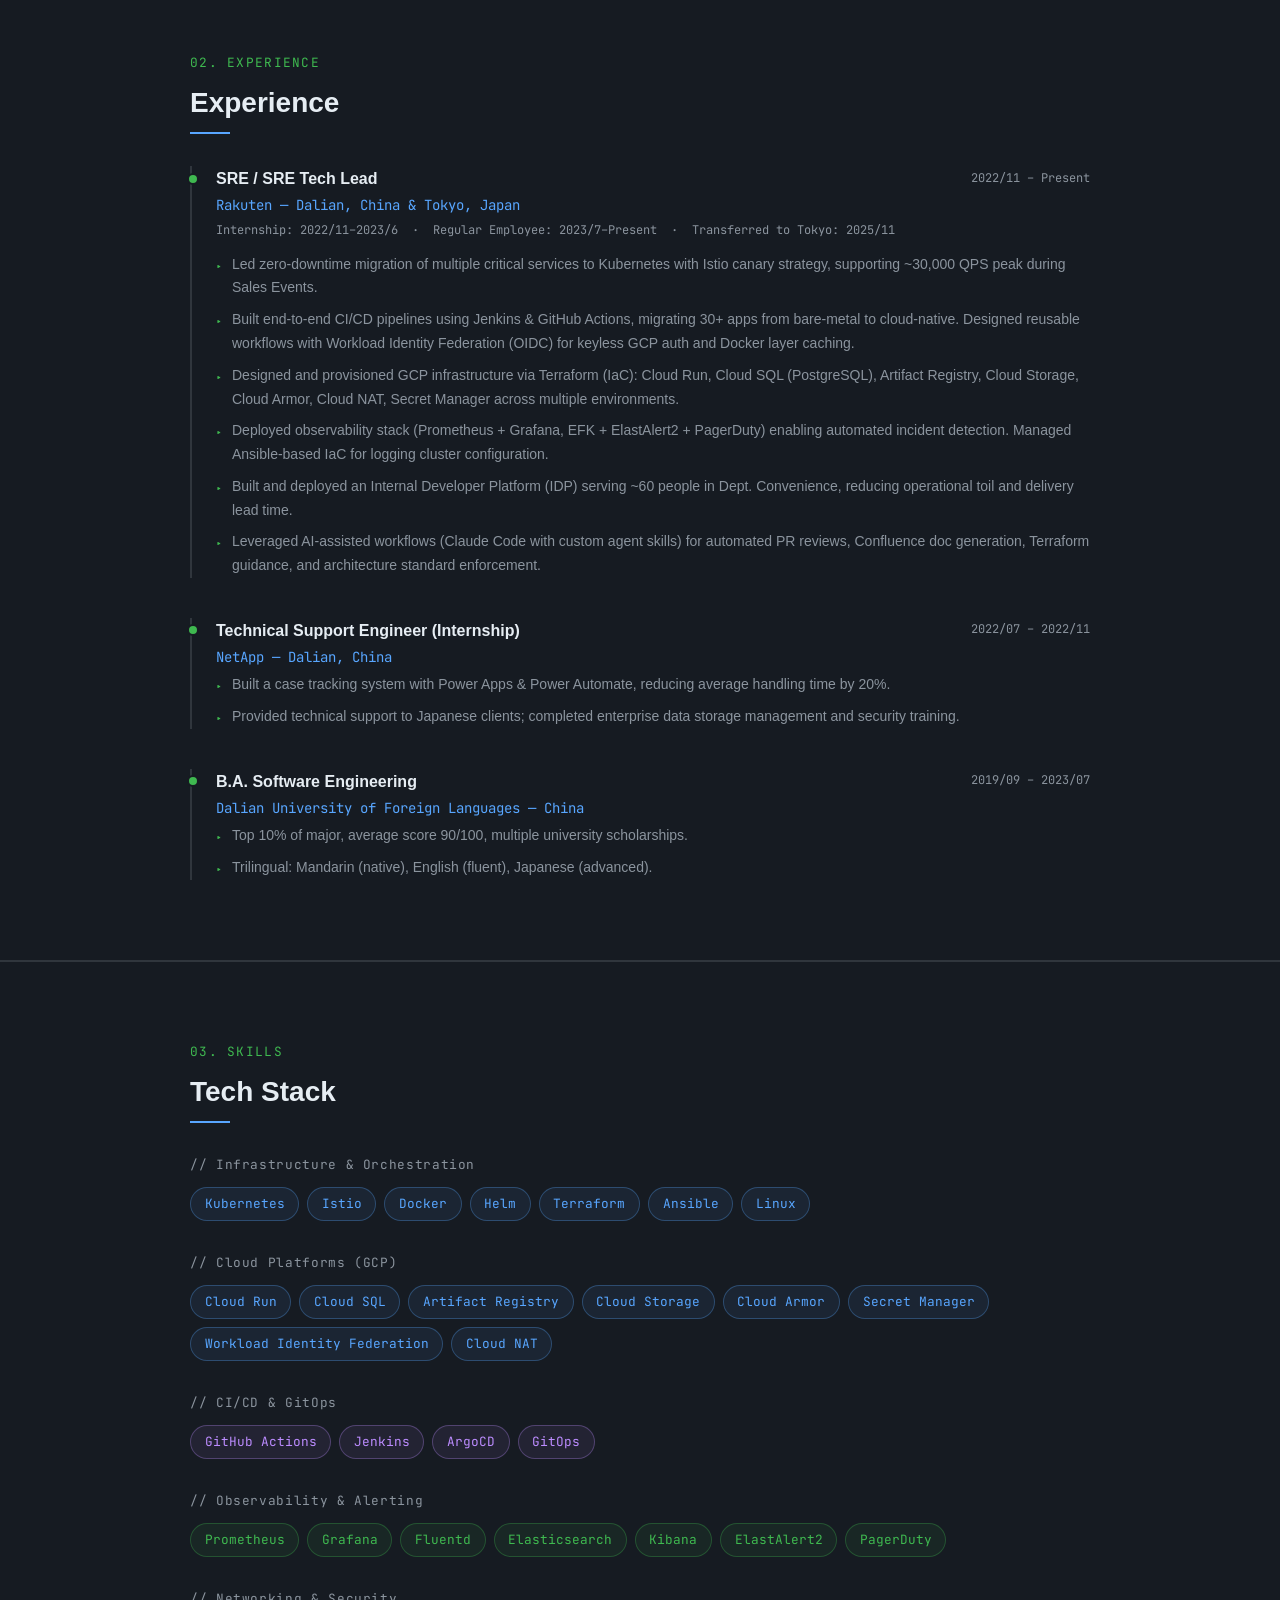
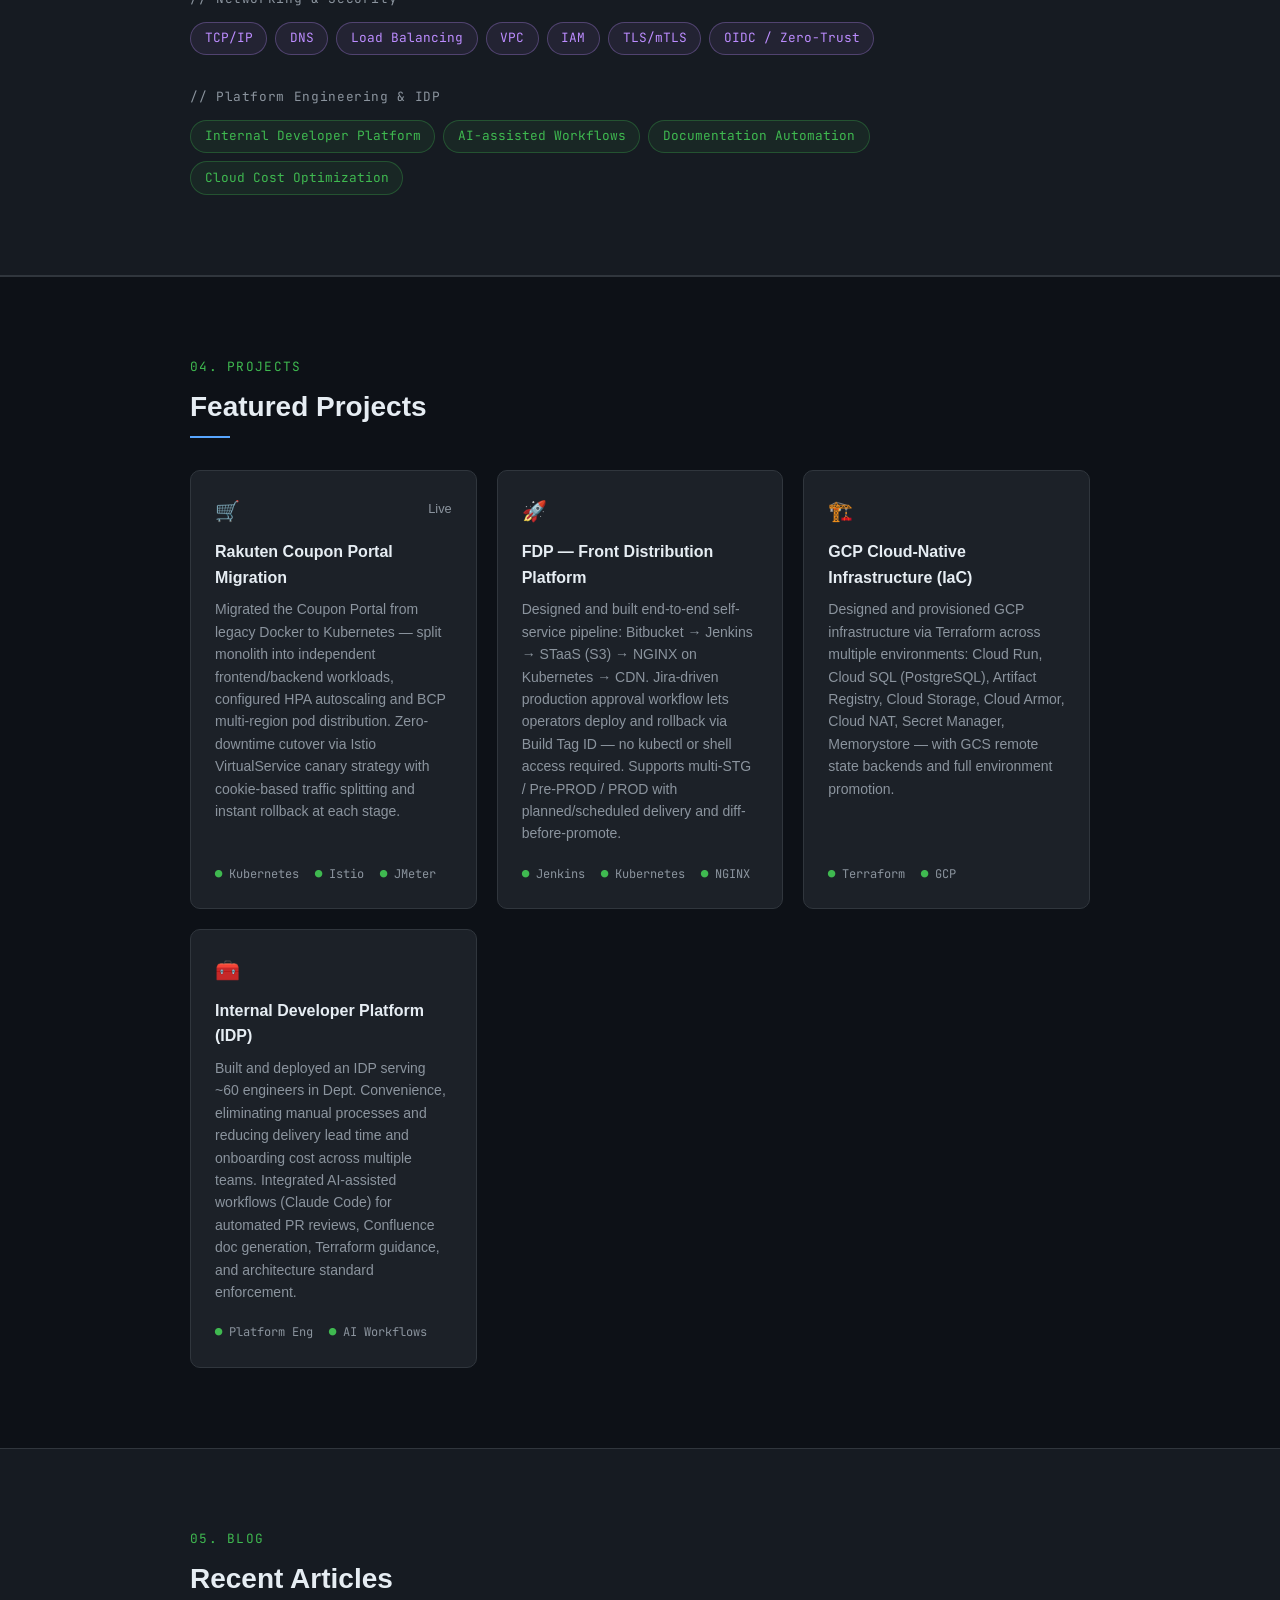
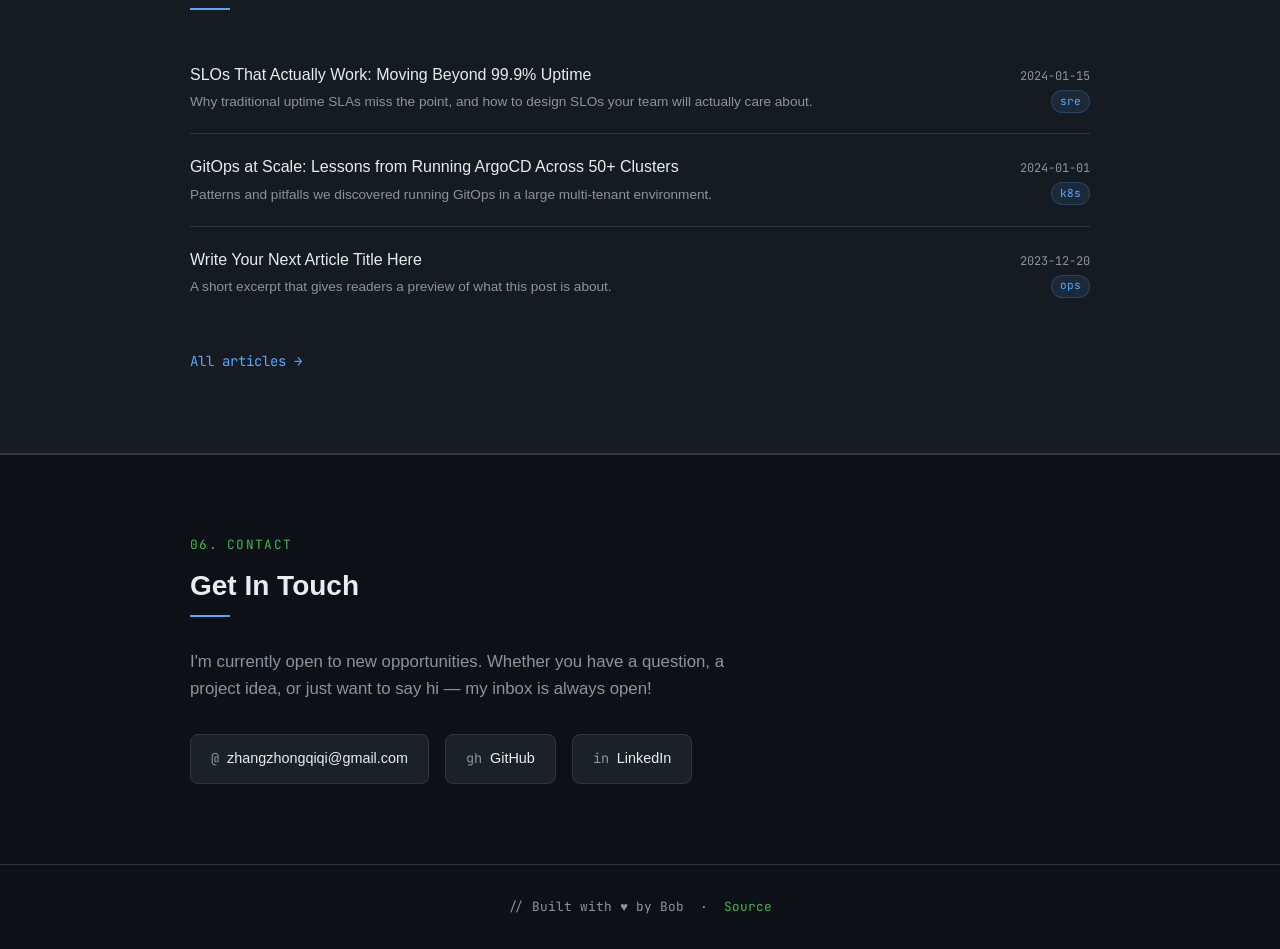
==== commit a51837ed: "Add >_ SVG favicon" ====
--- a/index.html
+++ b/index.html
@@ -5,6 +5,7 @@
   <meta name="viewport" content="width=device-width, initial-scale=1.0">
   <title>Bob — SRE Tech Lead @ Rakuten</title>
   <meta name="description" content="Bob (Zhang Zhongqi) — SRE Tech Lead at Rakuten Tokyo. Kubernetes, GCP, CI/CD platform engineering, observability.">
+  <link rel="icon" type="image/svg+xml" href="favicon.svg">
   <link rel="stylesheet" href="style.css">
   <link rel="preconnect" href="https://fonts.googleapis.com">
   <link href="https://fonts.googleapis.com/css2?family=JetBrains+Mono:wght@400;600&display=swap" rel="stylesheet">
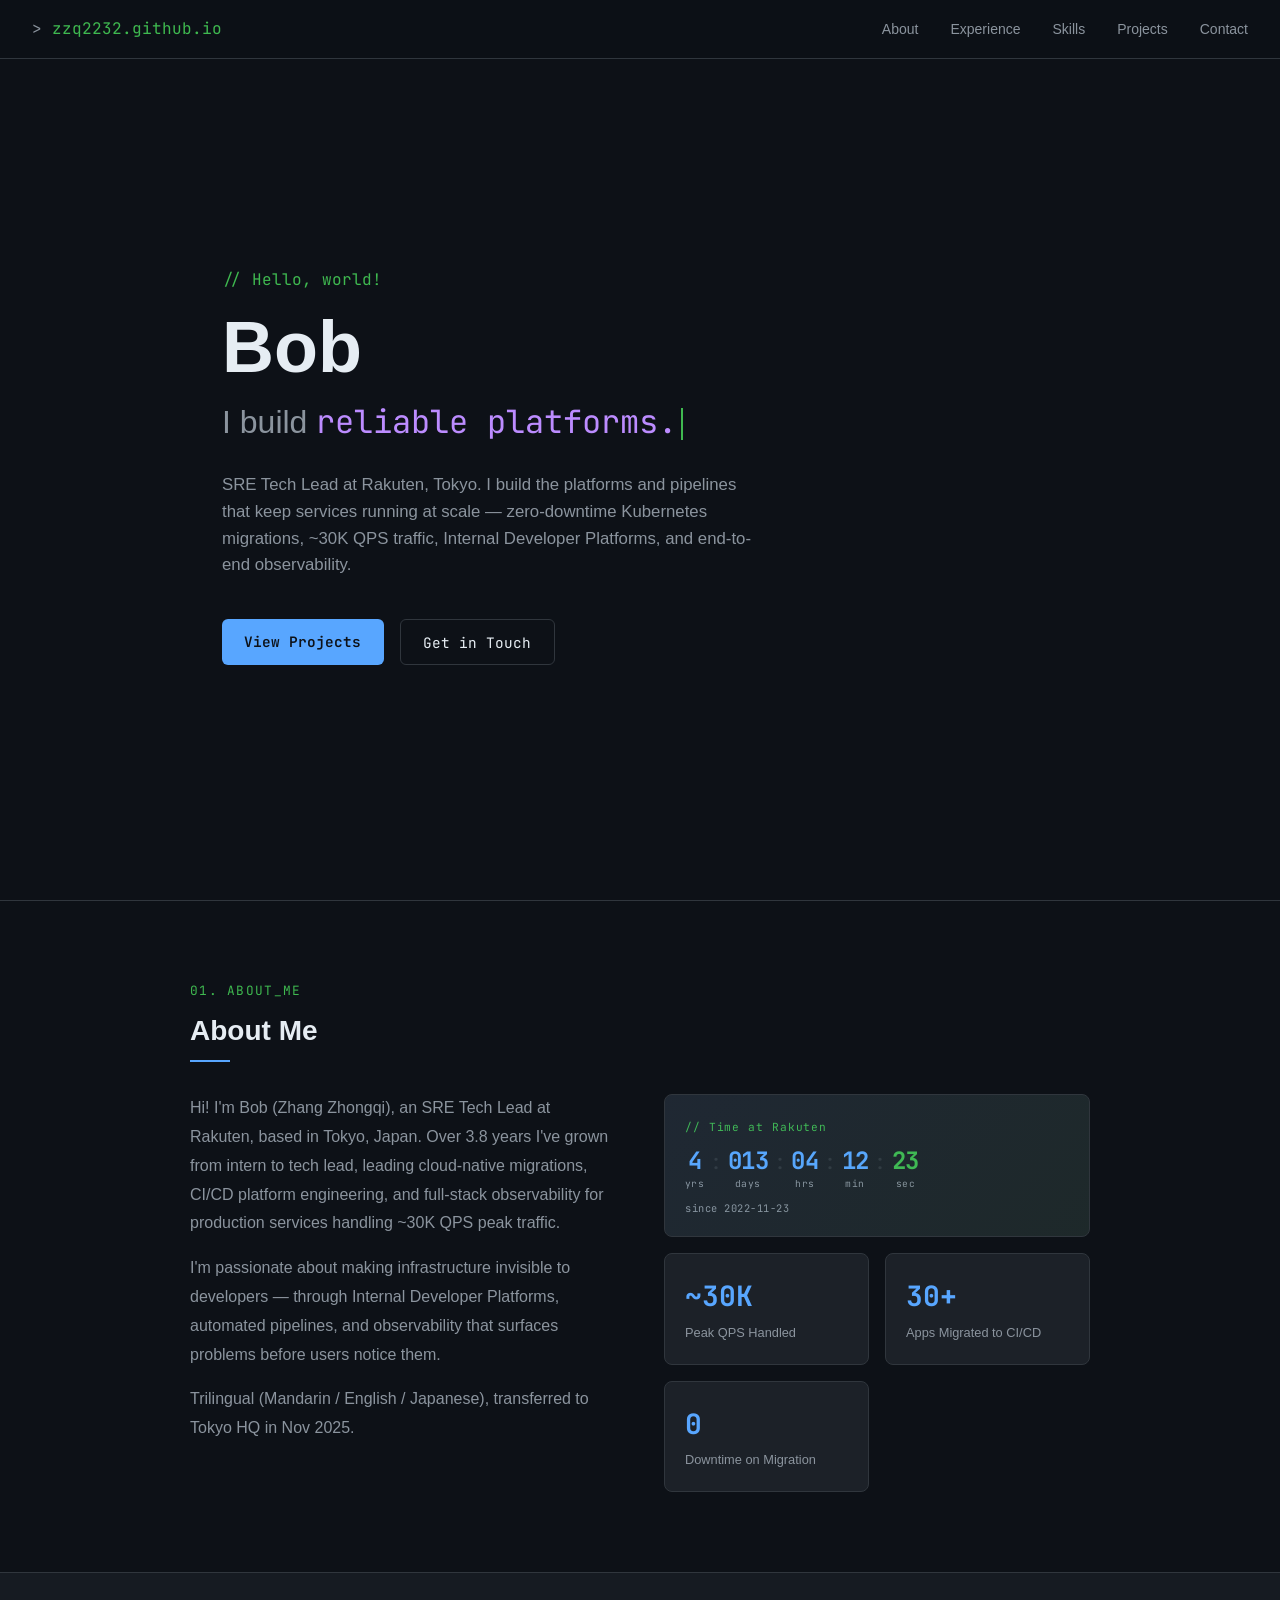
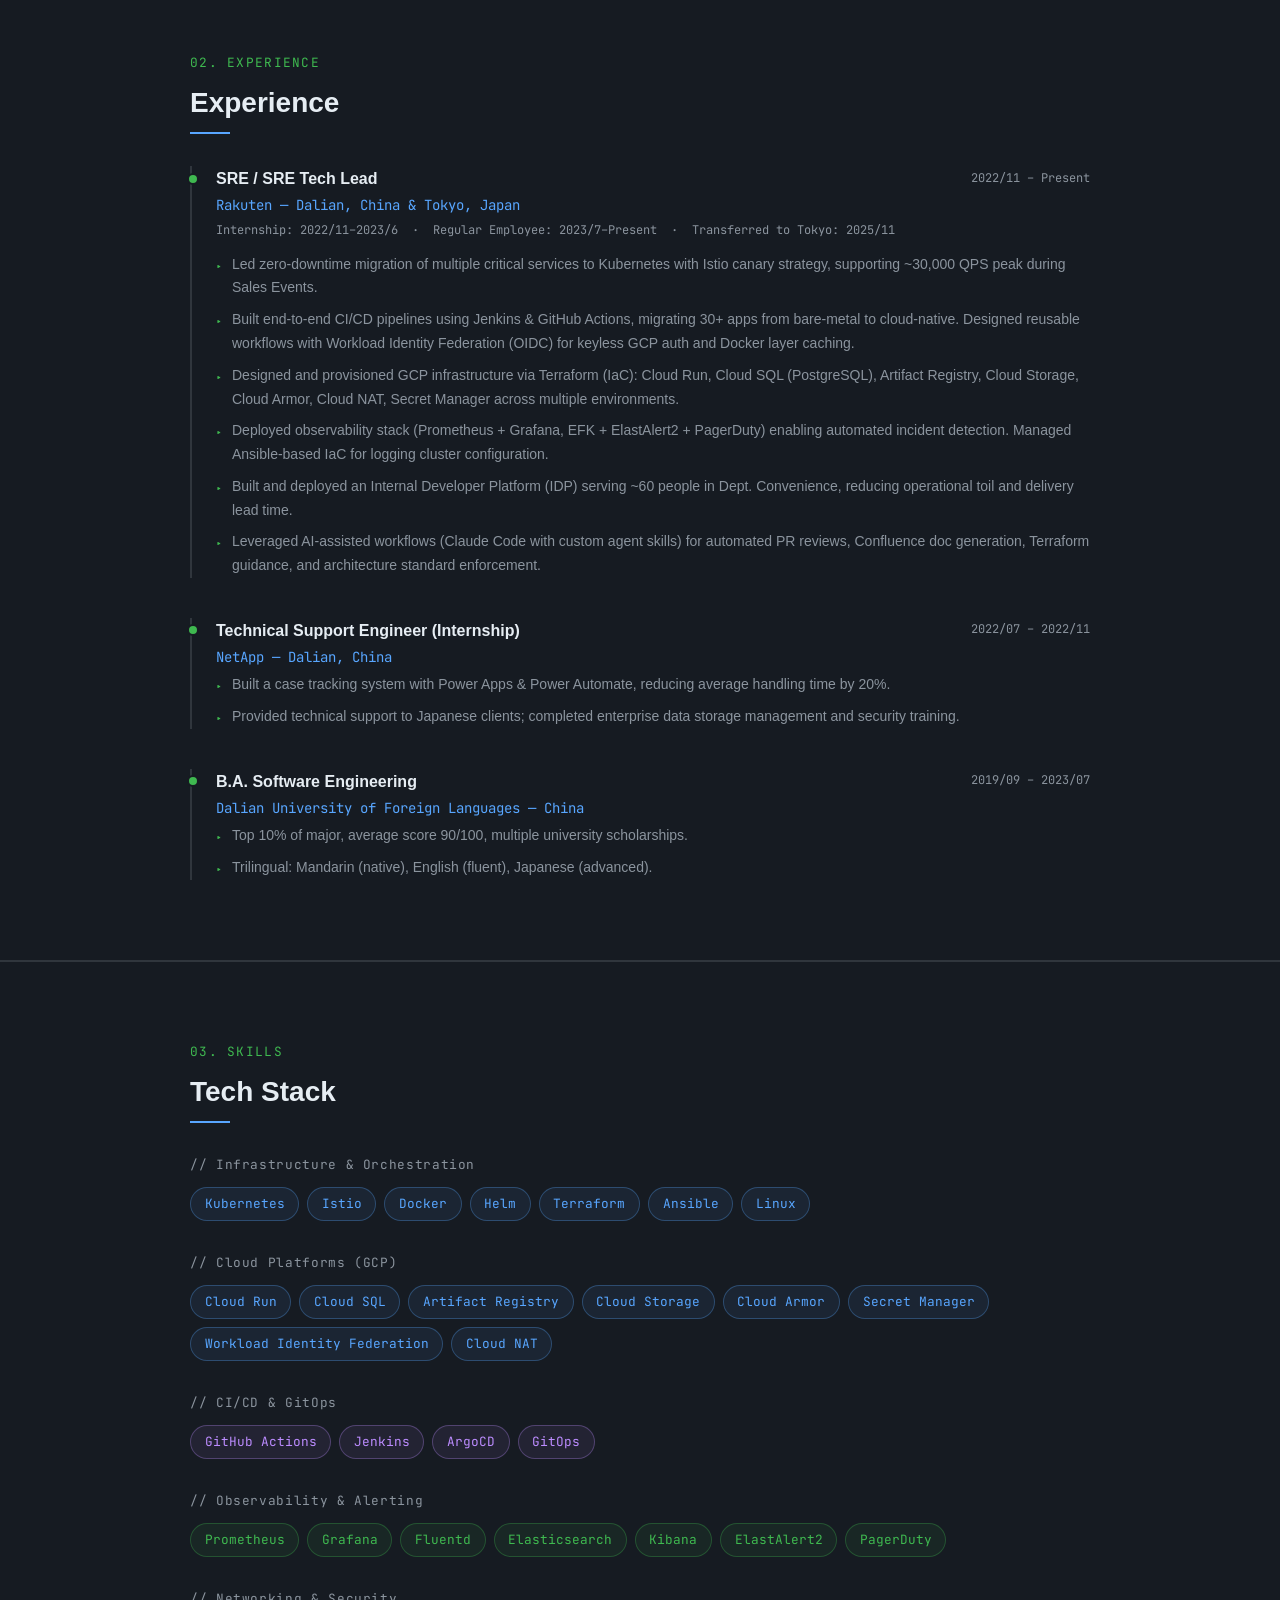
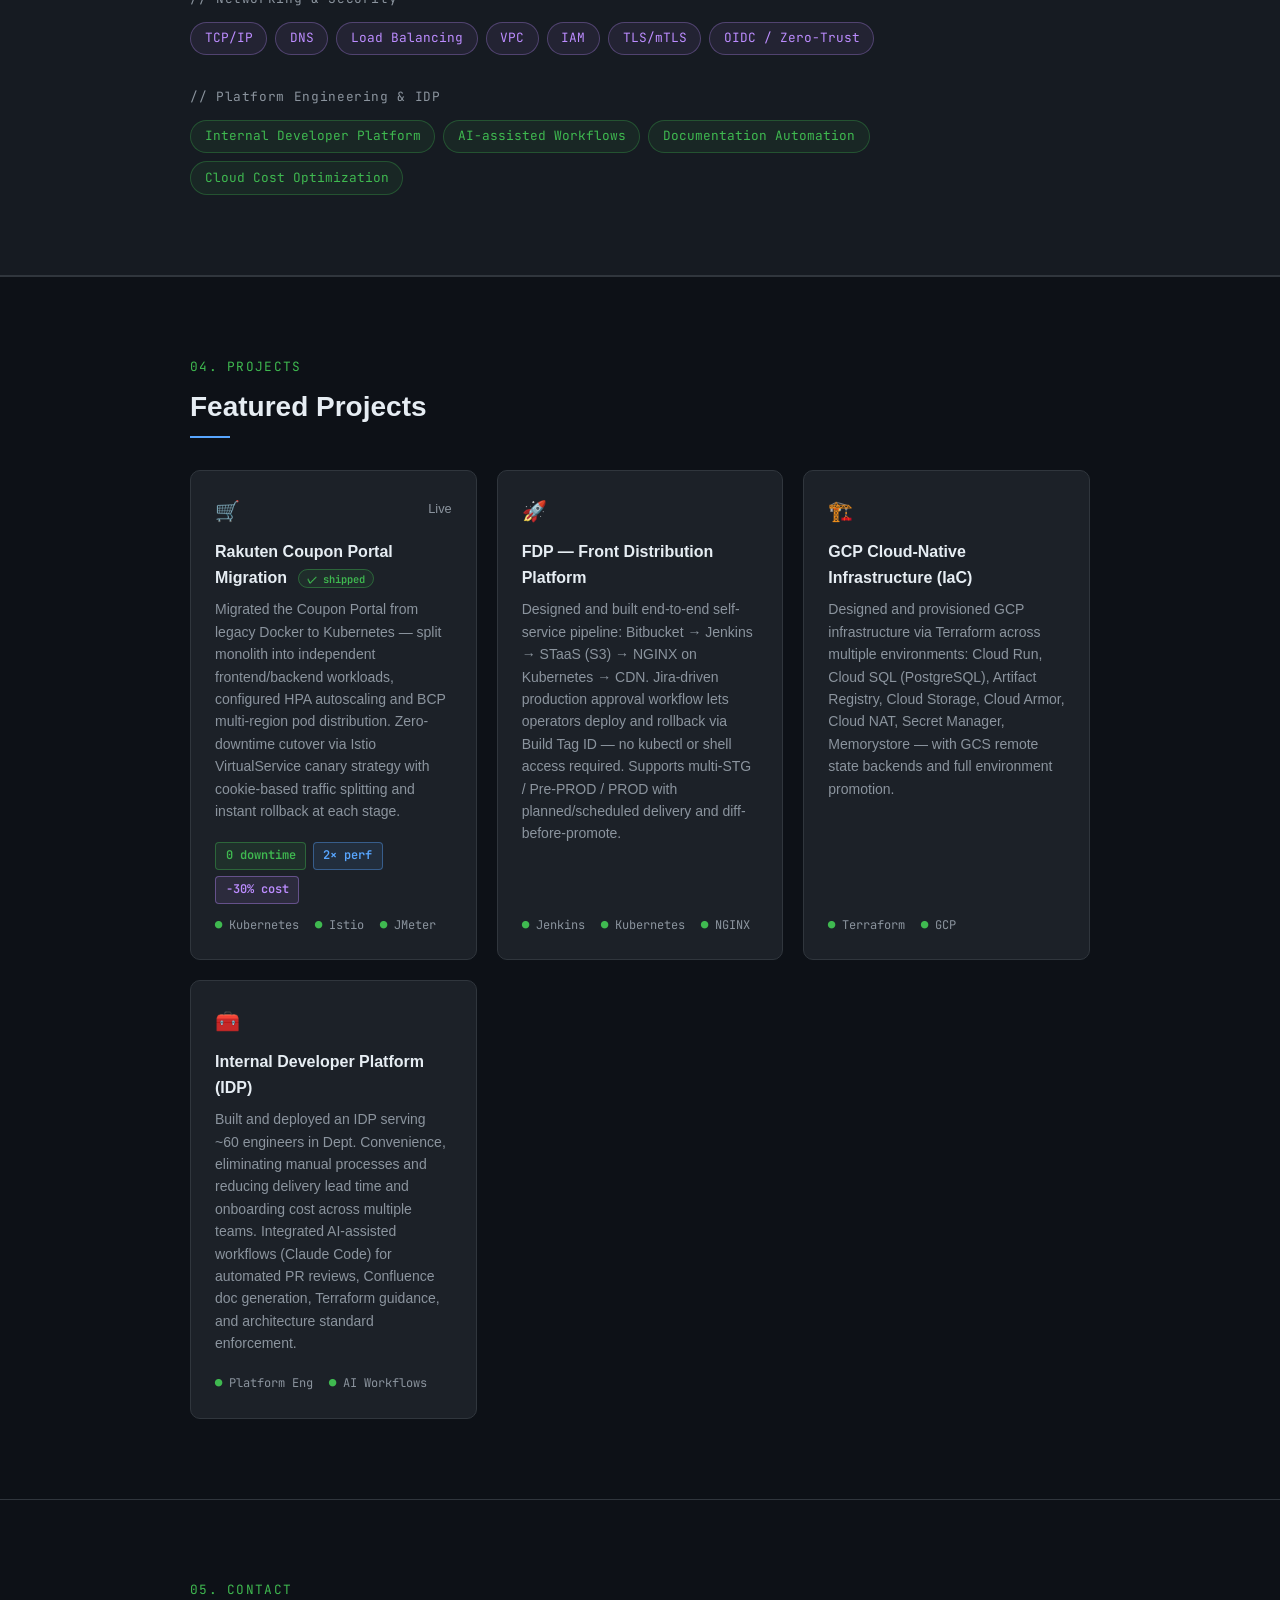
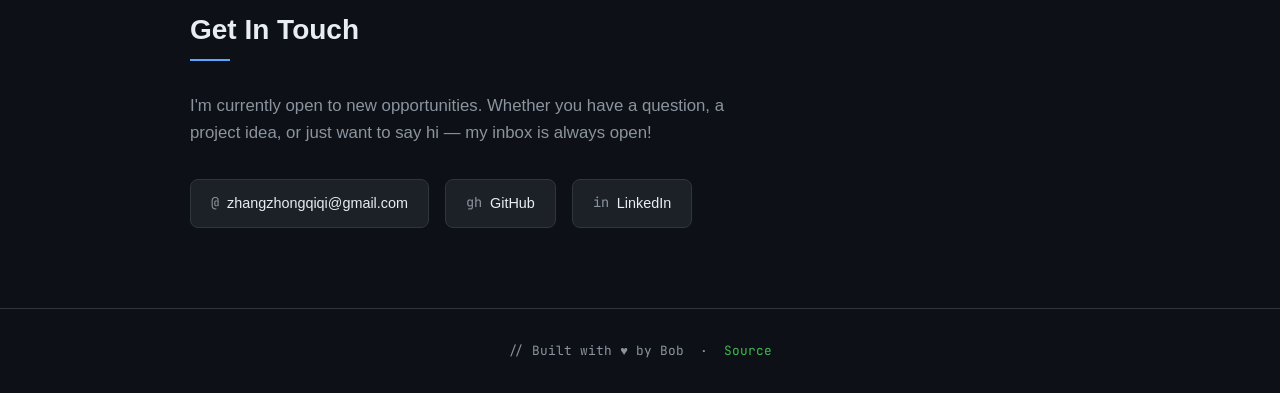
==== commit d04668dc: "Update Coupon Portal outcomes; remove blog section - Mark Coupon Portal as shipped: 0 downtime, 2× p" ====
--- a/index.html
+++ b/index.html
@@ -20,7 +20,6 @@
       <li><a href="#experience">Experience</a></li>
       <li><a href="#skills">Skills</a></li>
       <li><a href="#projects">Projects</a></li>
-      <li><a href="#blog">Blog</a></li>
       <li><a href="#contact">Contact</a></li>
     </ul>
   </nav>
@@ -262,13 +261,18 @@
               <a href="https://coupon.rakuten.co.jp/" target="_blank" title="Live">Live</a>
             </div>
           </div>
-          <h3 class="project-name">Rakuten Coupon Portal Migration</h3>
+          <h3 class="project-name">Rakuten Coupon Portal Migration <span class="project-badge">✓ shipped</span></h3>
           <p class="project-desc">
             Migrated the Coupon Portal from legacy Docker to Kubernetes — split monolith into
             independent frontend/backend workloads, configured HPA autoscaling and BCP multi-region
             pod distribution. Zero-downtime cutover via Istio VirtualService canary strategy with
             cookie-based traffic splitting and instant rollback at each stage.
           </p>
+          <div class="project-outcomes">
+            <span class="outcome outcome--green">0 downtime</span>
+            <span class="outcome outcome--blue">2× perf</span>
+            <span class="outcome outcome--purple">-30% cost</span>
+          </div>
           <div class="project-meta">
             <span class="project-lang">Kubernetes</span>
             <span class="project-lang">Istio</span>
@@ -337,55 +341,10 @@
     </div>
   </section>
 
-  <!-- ── Blog ── -->
-  <section id="blog">
-    <div class="container">
-      <p class="section-label">05. blog</p>
-      <h2 class="section-title">Recent Articles</h2>
-      <div class="blog-list">
-
-        <a href="blog/post-template.html" class="blog-item">
-          <div class="blog-info">
-            <p class="blog-title">SLOs That Actually Work: Moving Beyond 99.9% Uptime</p>
-            <p class="blog-excerpt">Why traditional uptime SLAs miss the point, and how to design SLOs your team will actually care about.</p>
-          </div>
-          <div class="blog-meta">
-            <span class="blog-date">2024-01-15</span>
-            <span class="blog-tag">sre</span>
-          </div>
-        </a>
-
-        <a href="blog/post-template.html" class="blog-item">
-          <div class="blog-info">
-            <p class="blog-title">GitOps at Scale: Lessons from Running ArgoCD Across 50+ Clusters</p>
-            <p class="blog-excerpt">Patterns and pitfalls we discovered running GitOps in a large multi-tenant environment.</p>
-          </div>
-          <div class="blog-meta">
-            <span class="blog-date">2024-01-01</span>
-            <span class="blog-tag">k8s</span>
-          </div>
-        </a>
-
-        <a href="blog/post-template.html" class="blog-item">
-          <div class="blog-info">
-            <p class="blog-title">Write Your Next Article Title Here</p>
-            <p class="blog-excerpt">A short excerpt that gives readers a preview of what this post is about.</p>
-          </div>
-          <div class="blog-meta">
-            <span class="blog-date">2023-12-20</span>
-            <span class="blog-tag">ops</span>
-          </div>
-        </a>
-
-      </div>
-      <a href="blog/" class="view-all">All articles</a>
-    </div>
-  </section>
-
   <!-- ── Contact ── -->
   <section id="contact">
     <div class="container">
-      <p class="section-label">06. contact</p>
+      <p class="section-label">05. contact</p>
       <h2 class="section-title">Get In Touch</h2>
       <div class="contact-inner">
         <p class="contact-desc">
--- a/style.css
+++ b/style.css
@@ -512,6 +512,38 @@
   color: var(--text-muted);
 }
 
+.project-badge {
+  font-size: 0.65rem;
+  font-family: var(--font-mono);
+  color: var(--accent-green);
+  border: 1px solid rgba(63,185,80,.4);
+  background: rgba(63,185,80,.08);
+  border-radius: 20px;
+  padding: 0.1rem 0.5rem;
+  vertical-align: middle;
+  margin-left: 0.4rem;
+}
+
+.project-outcomes {
+  display: flex;
+  flex-wrap: wrap;
+  gap: 0.4rem;
+  margin-bottom: 0.75rem;
+}
+
+.outcome {
+  font-family: var(--font-mono);
+  font-size: 0.75rem;
+  font-weight: 600;
+  padding: 0.2rem 0.6rem;
+  border-radius: 4px;
+  border: 1px solid;
+}
+
+.outcome--green  { color: var(--accent-green);  border-color: rgba(63,185,80,.4);  background: rgba(63,185,80,.1);  }
+.outcome--blue   { color: var(--accent);         border-color: rgba(88,166,255,.4); background: rgba(88,166,255,.1); }
+.outcome--purple { color: var(--accent-purple);  border-color: rgba(188,140,255,.4);background: rgba(188,140,255,.1);}
+
 .project-lang::before {
   content: '●  ';
   color: var(--accent-green);
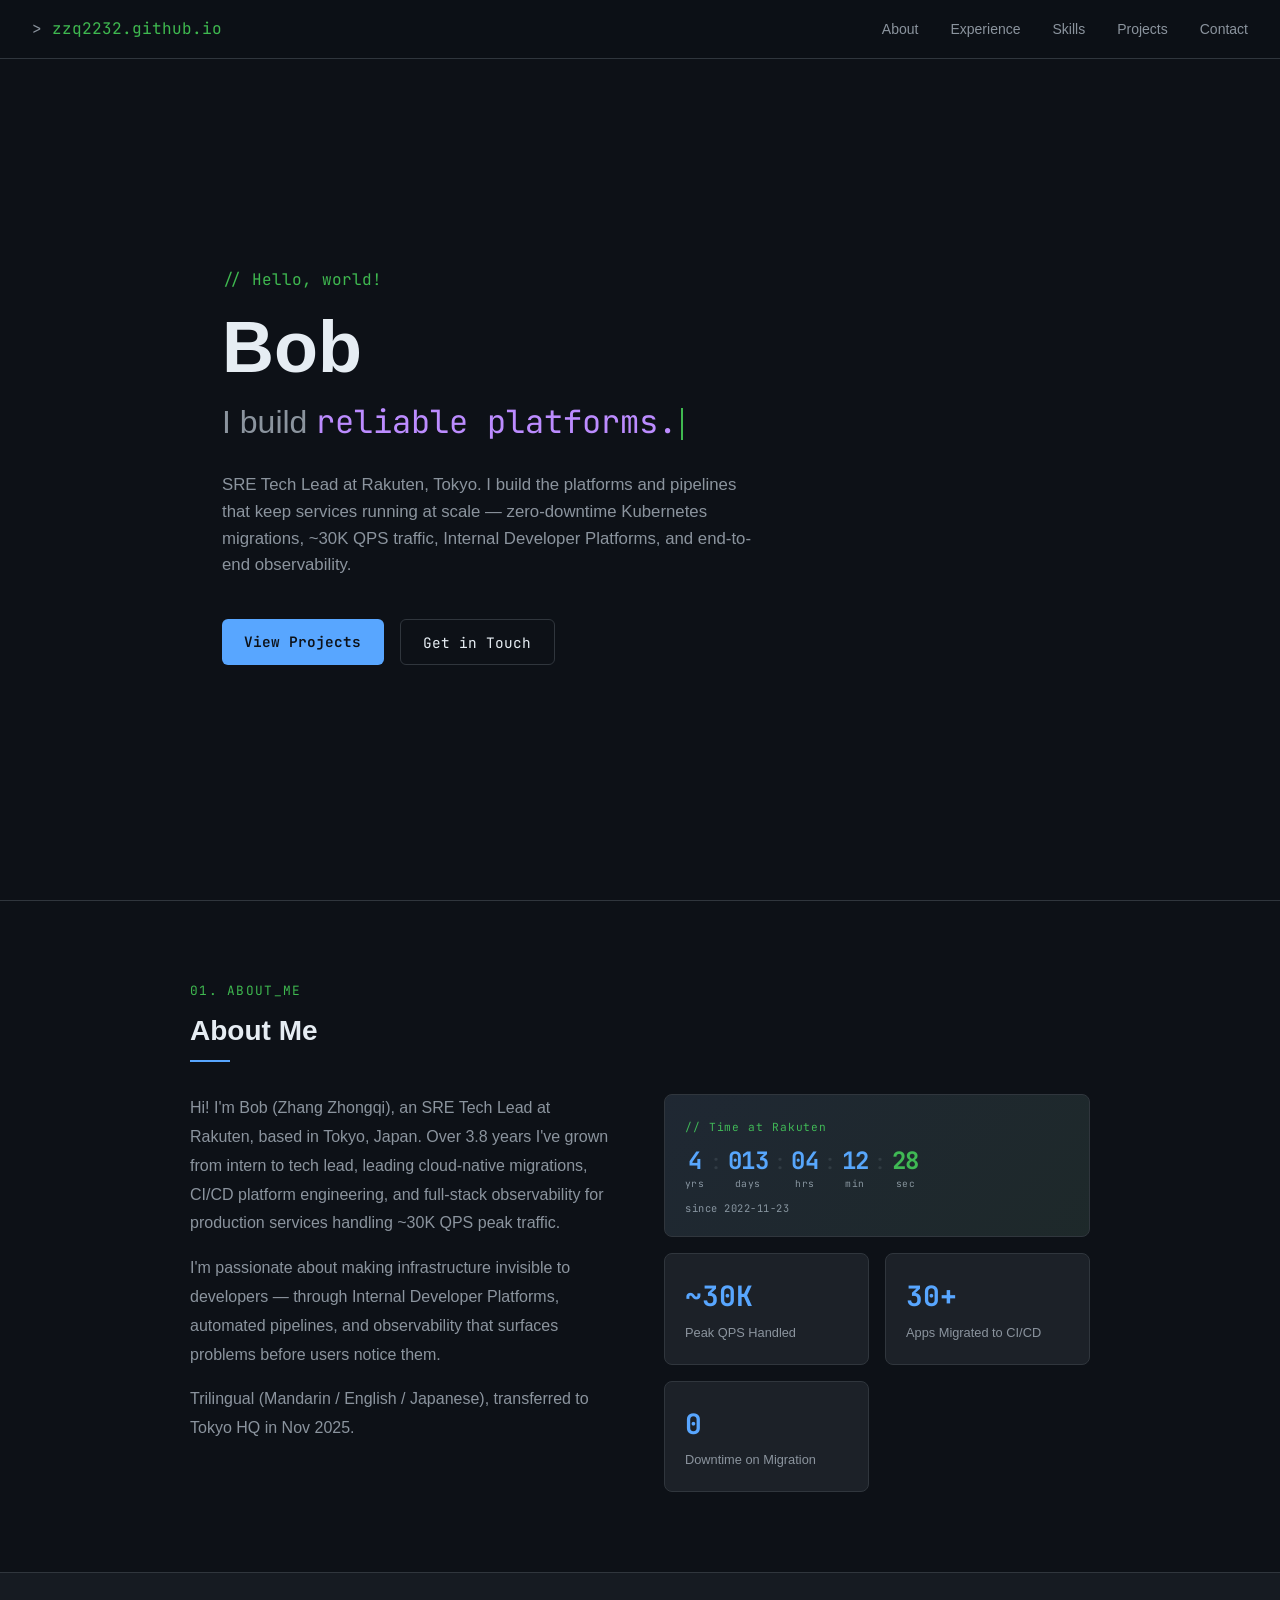
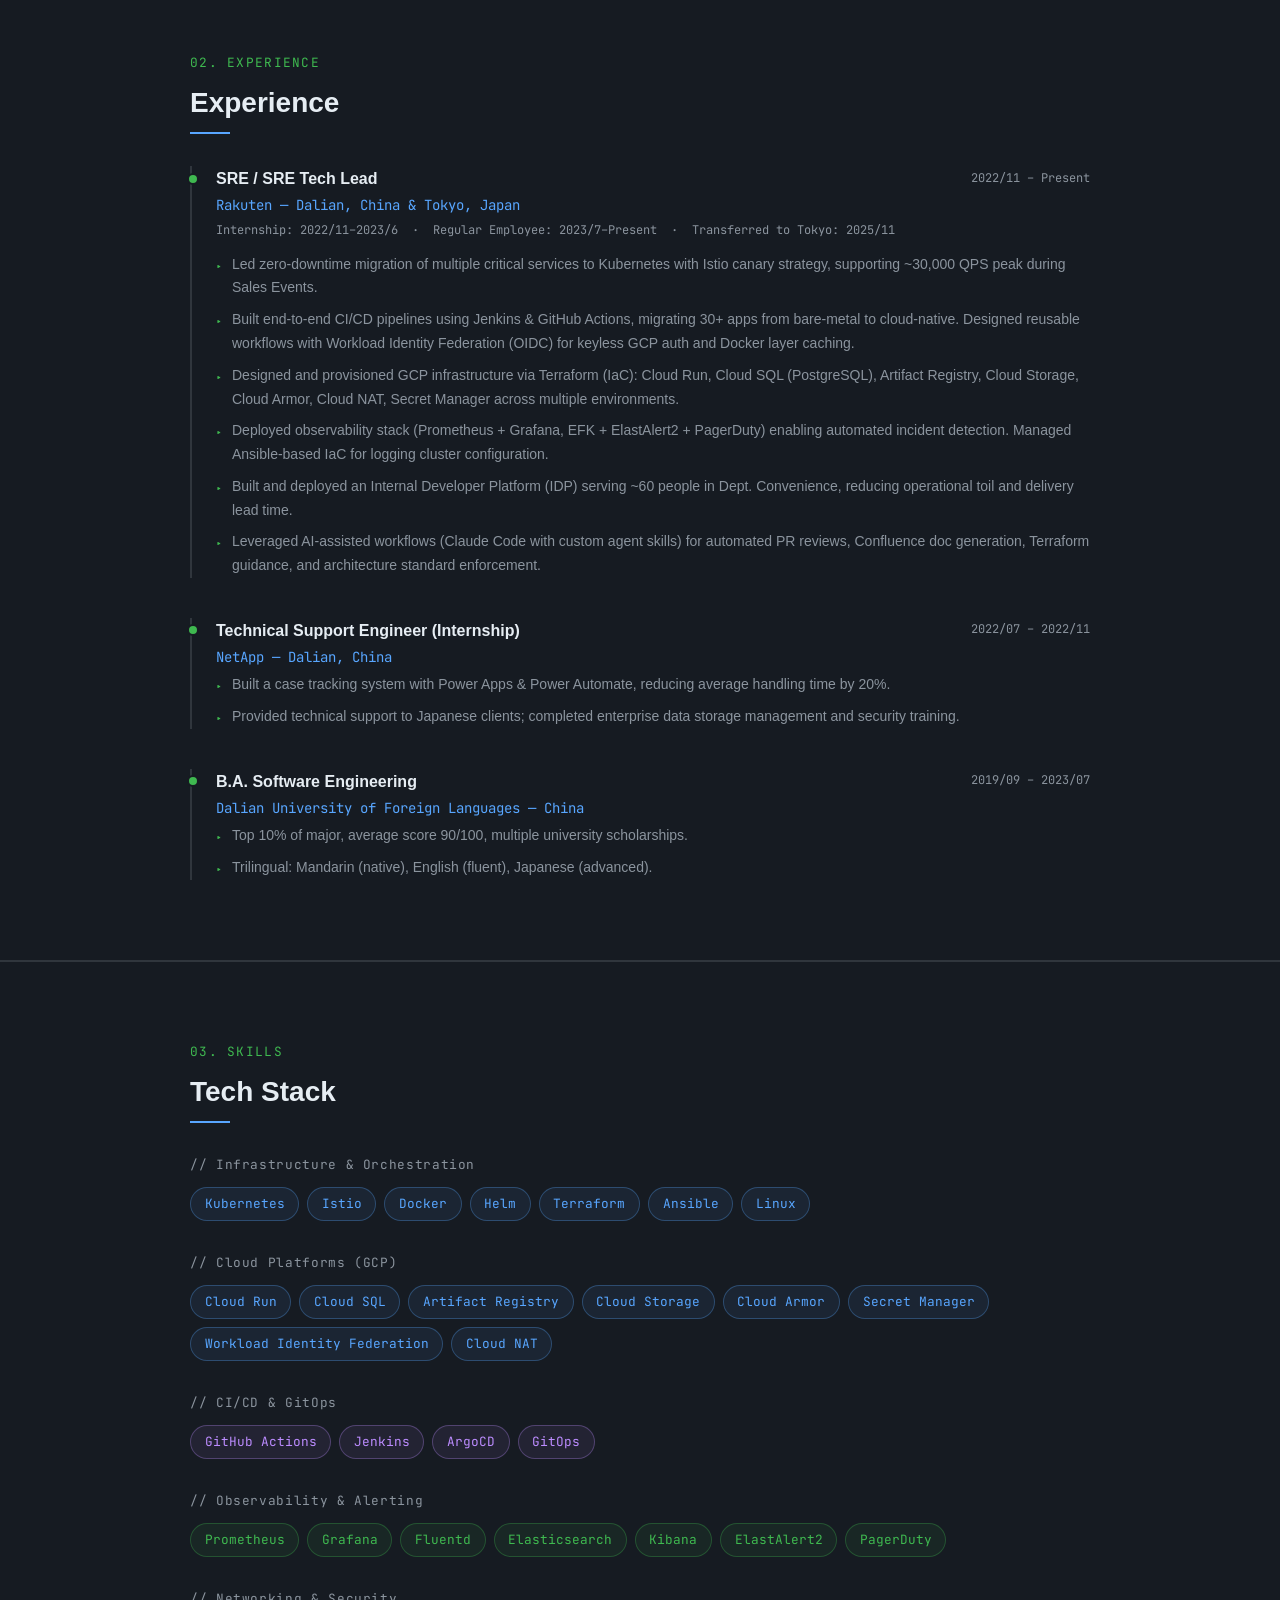
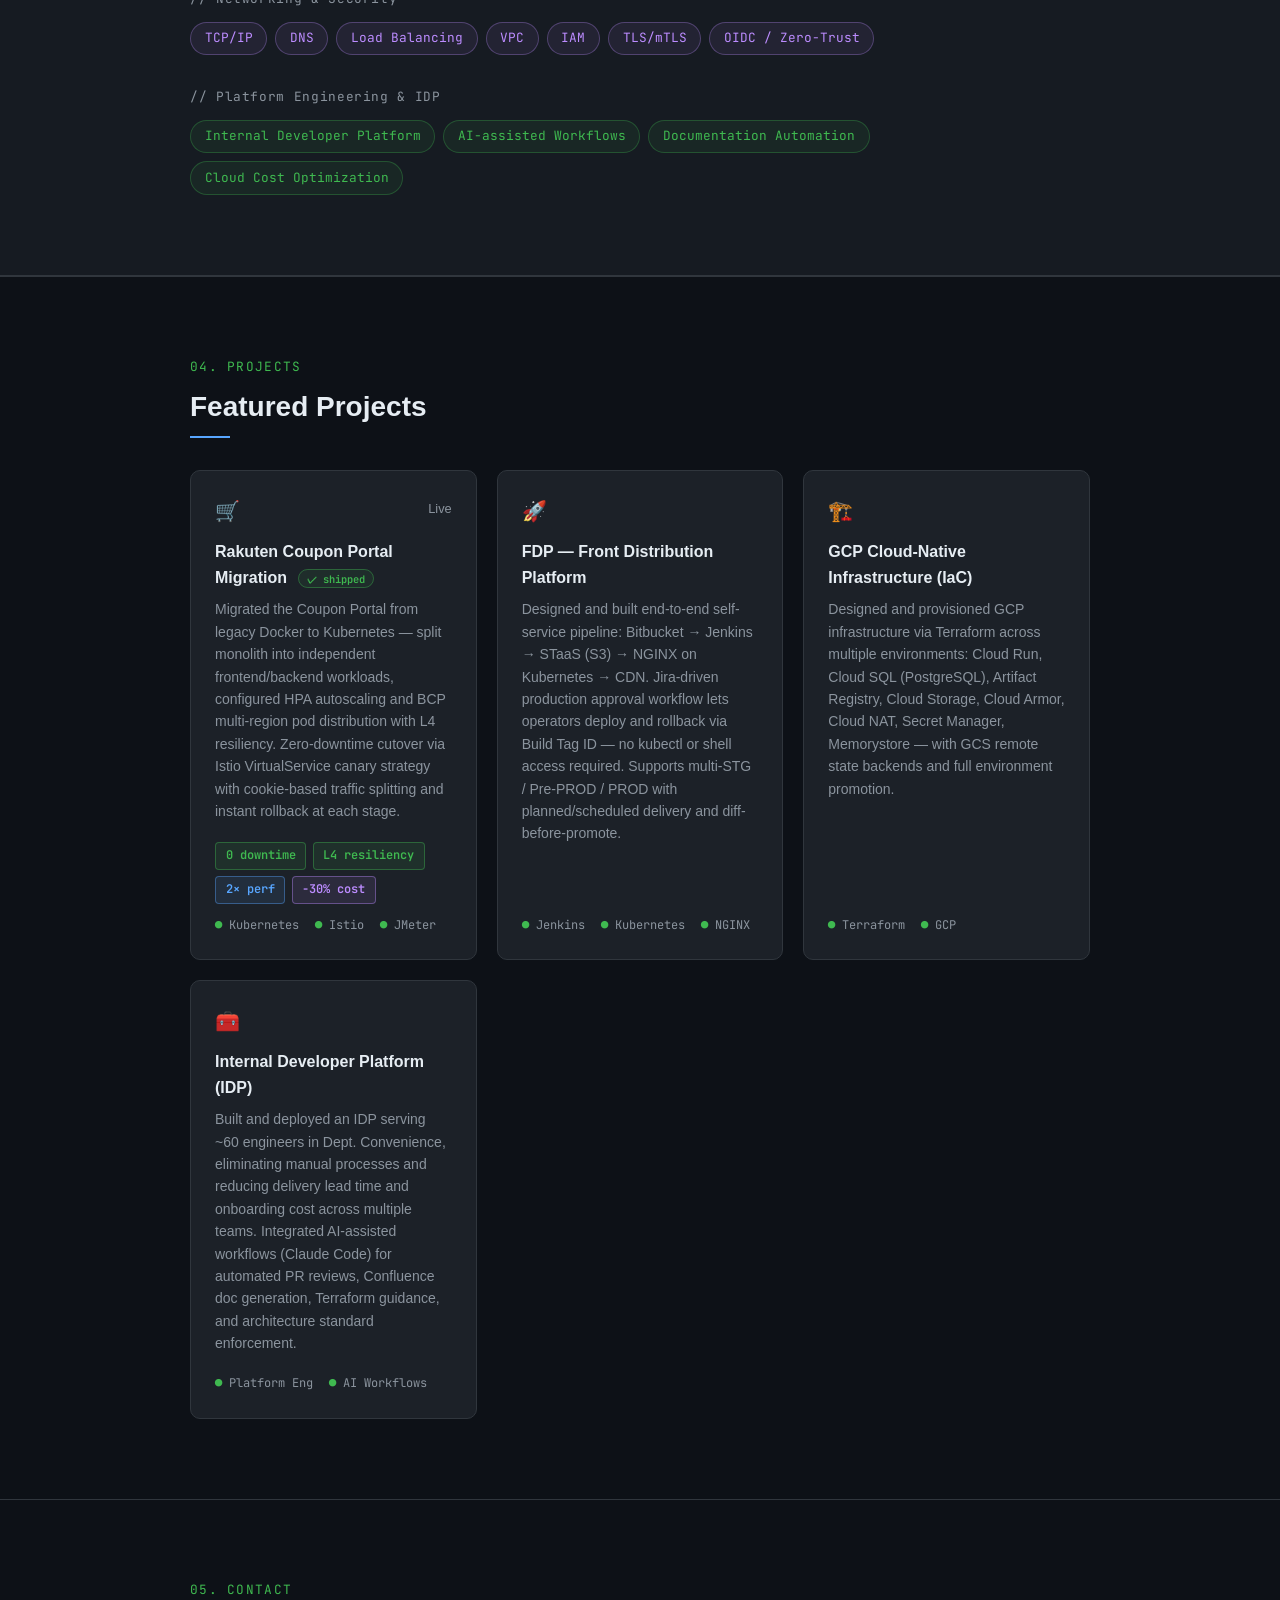
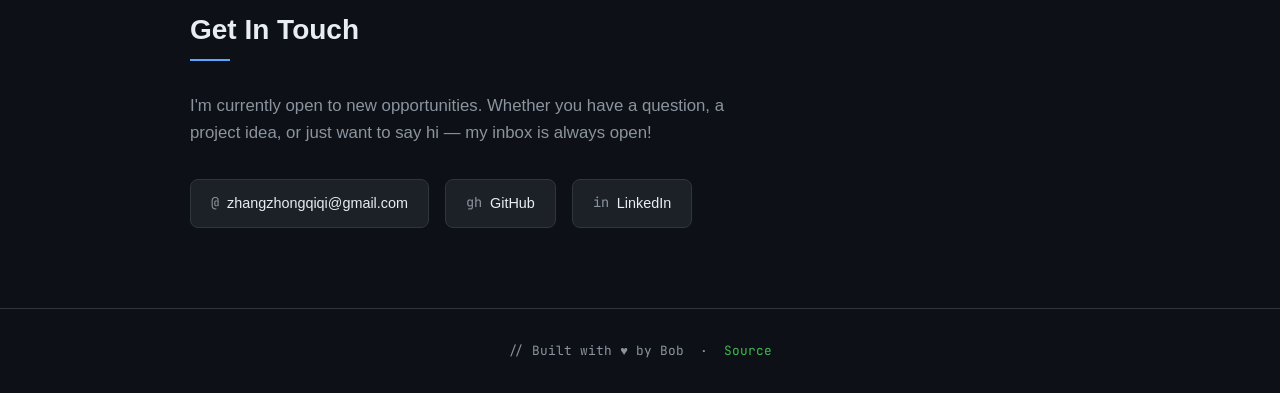
==== commit d74ffbef: "Add L4 resiliency to Coupon Portal outcomes" ====
--- a/index.html
+++ b/index.html
@@ -265,11 +265,12 @@
           <p class="project-desc">
             Migrated the Coupon Portal from legacy Docker to Kubernetes — split monolith into
             independent frontend/backend workloads, configured HPA autoscaling and BCP multi-region
-            pod distribution. Zero-downtime cutover via Istio VirtualService canary strategy with
-            cookie-based traffic splitting and instant rollback at each stage.
+            pod distribution with L4 resiliency. Zero-downtime cutover via Istio VirtualService canary
+            strategy with cookie-based traffic splitting and instant rollback at each stage.
           </p>
           <div class="project-outcomes">
             <span class="outcome outcome--green">0 downtime</span>
+            <span class="outcome outcome--green">L4 resiliency</span>
             <span class="outcome outcome--blue">2× perf</span>
             <span class="outcome outcome--purple">-30% cost</span>
           </div>
